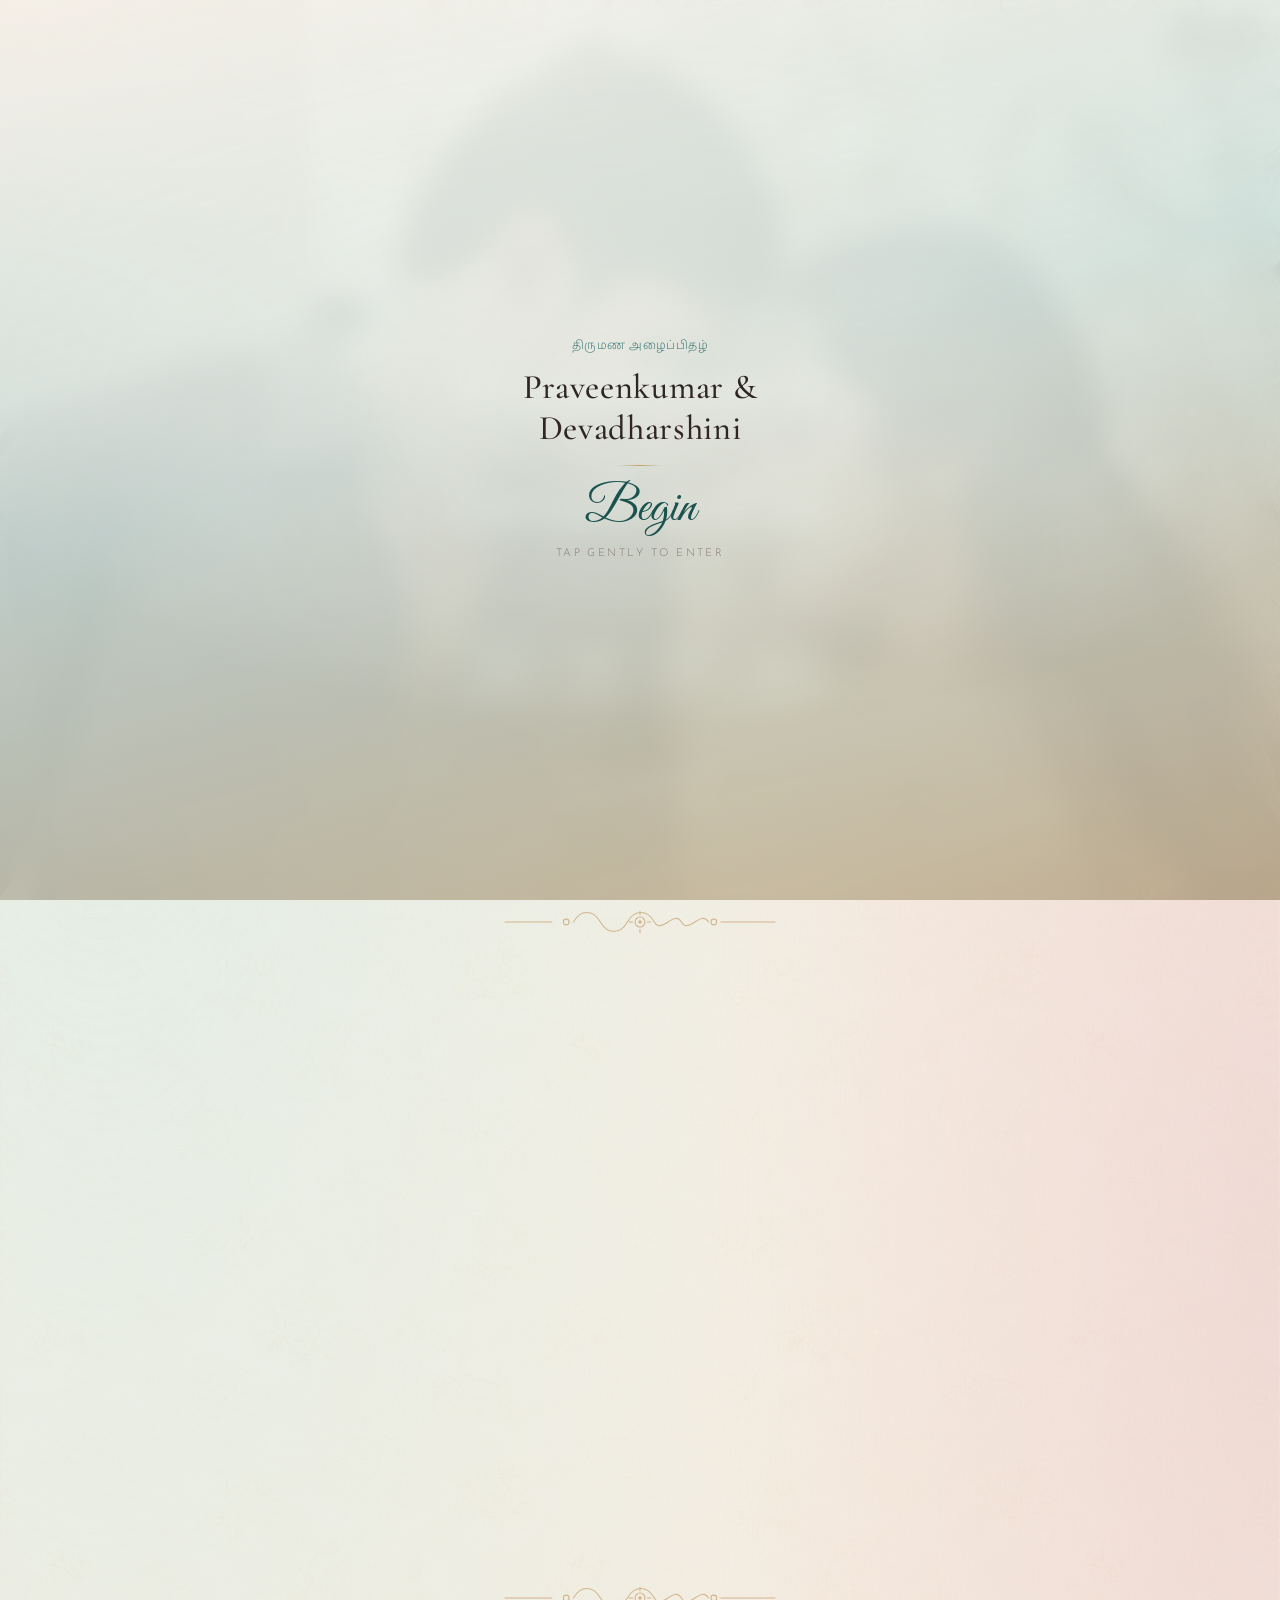
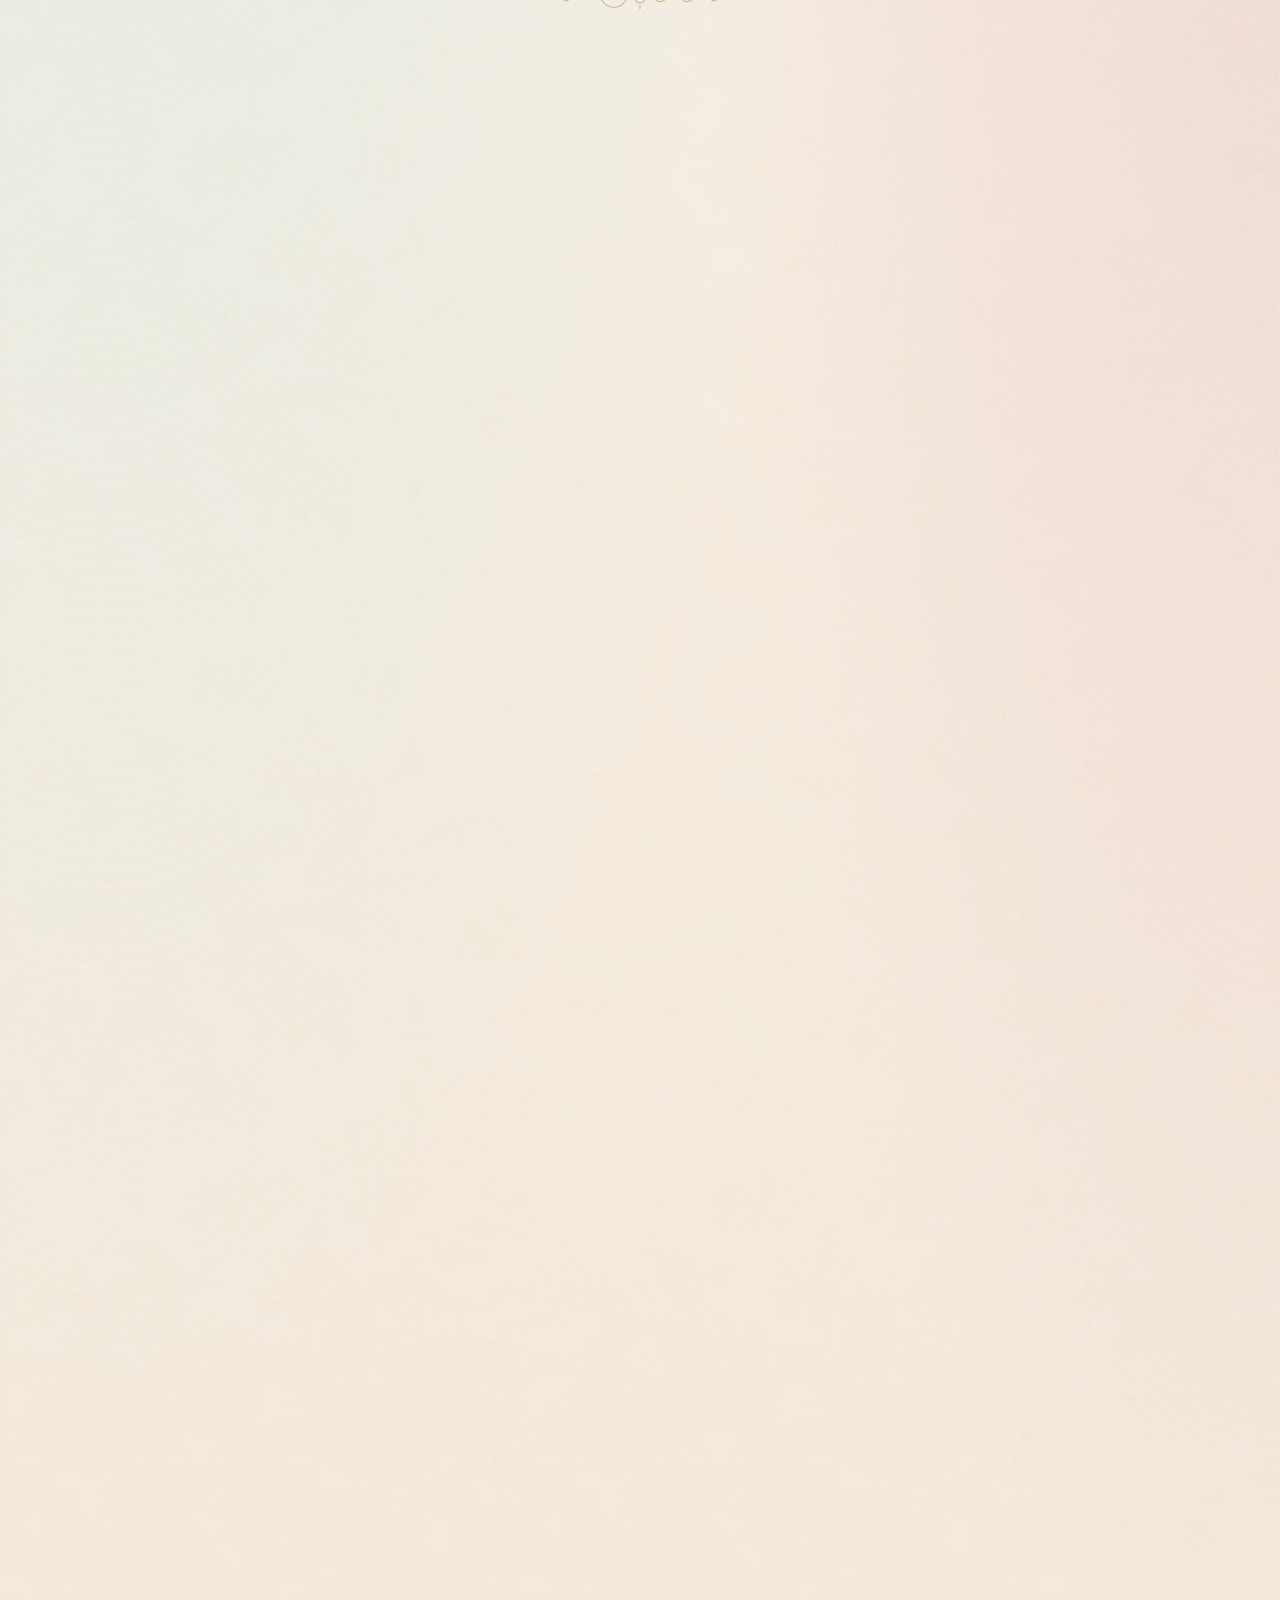
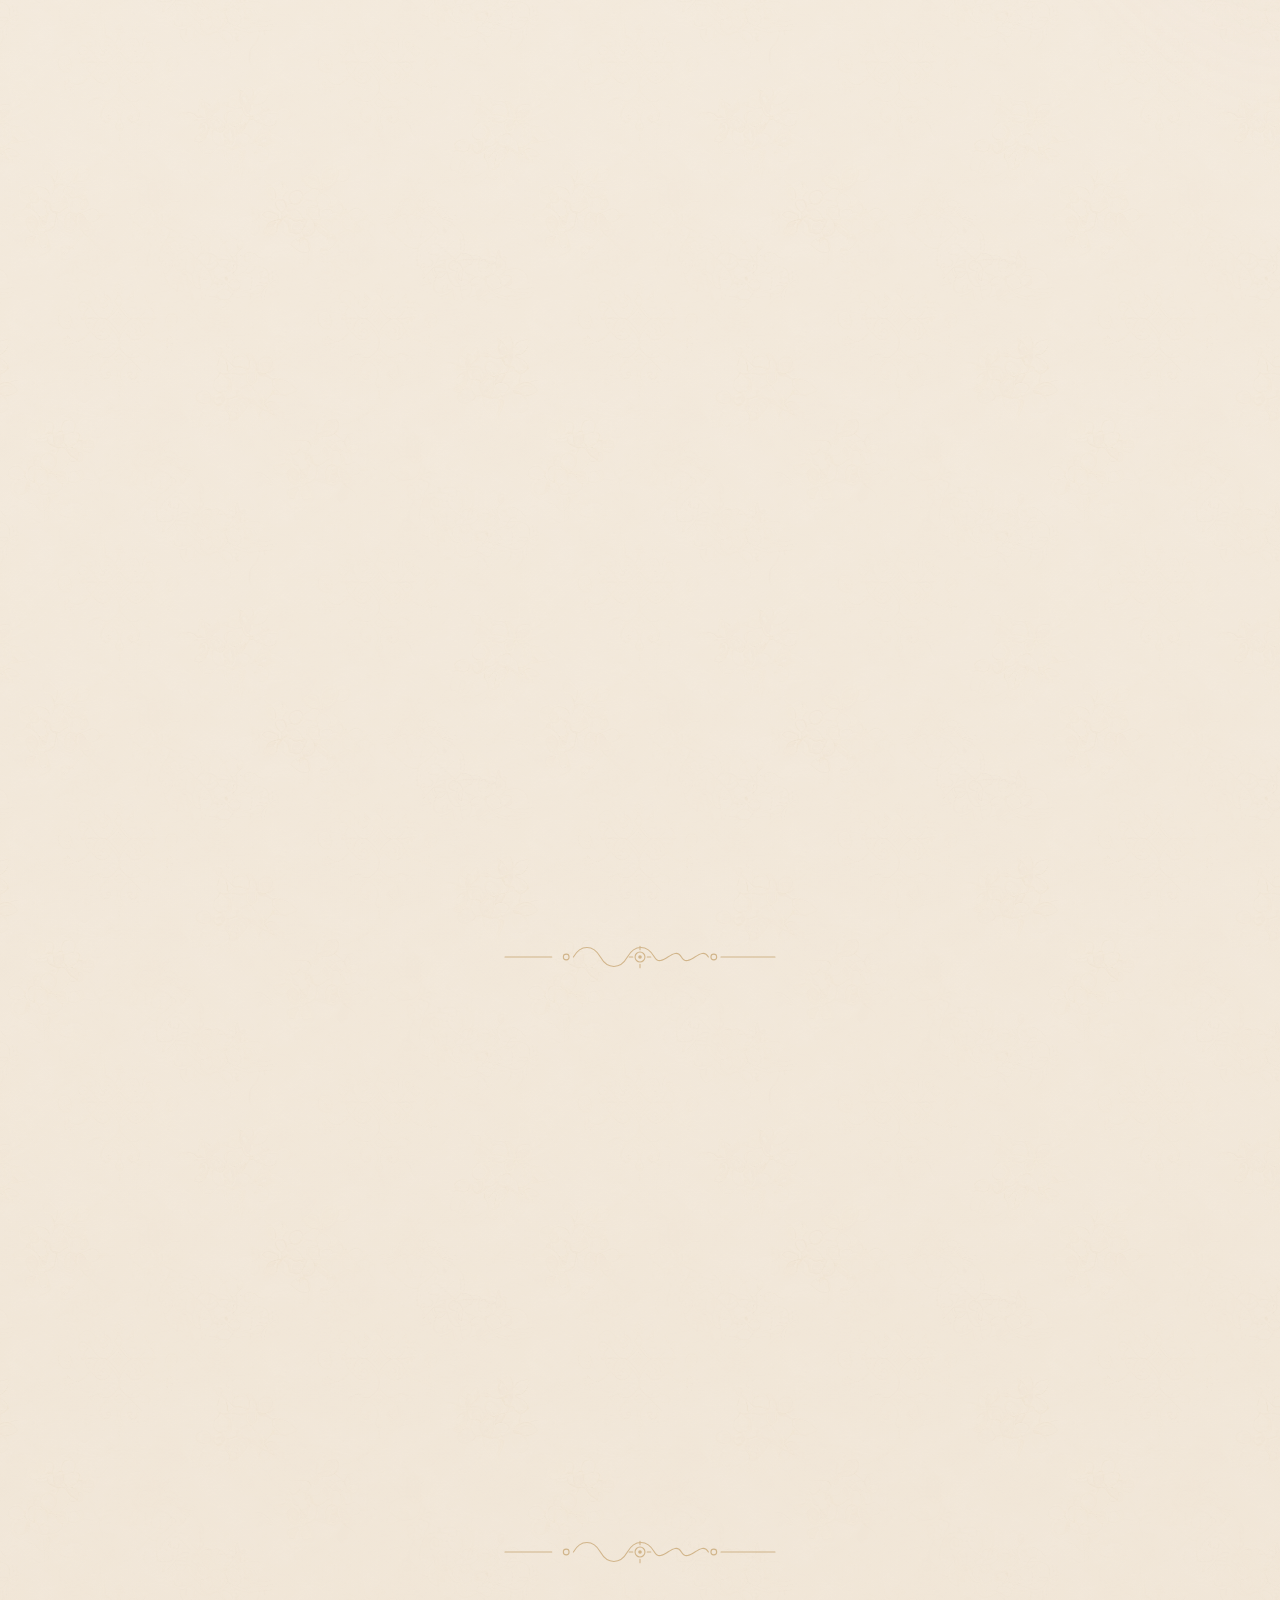
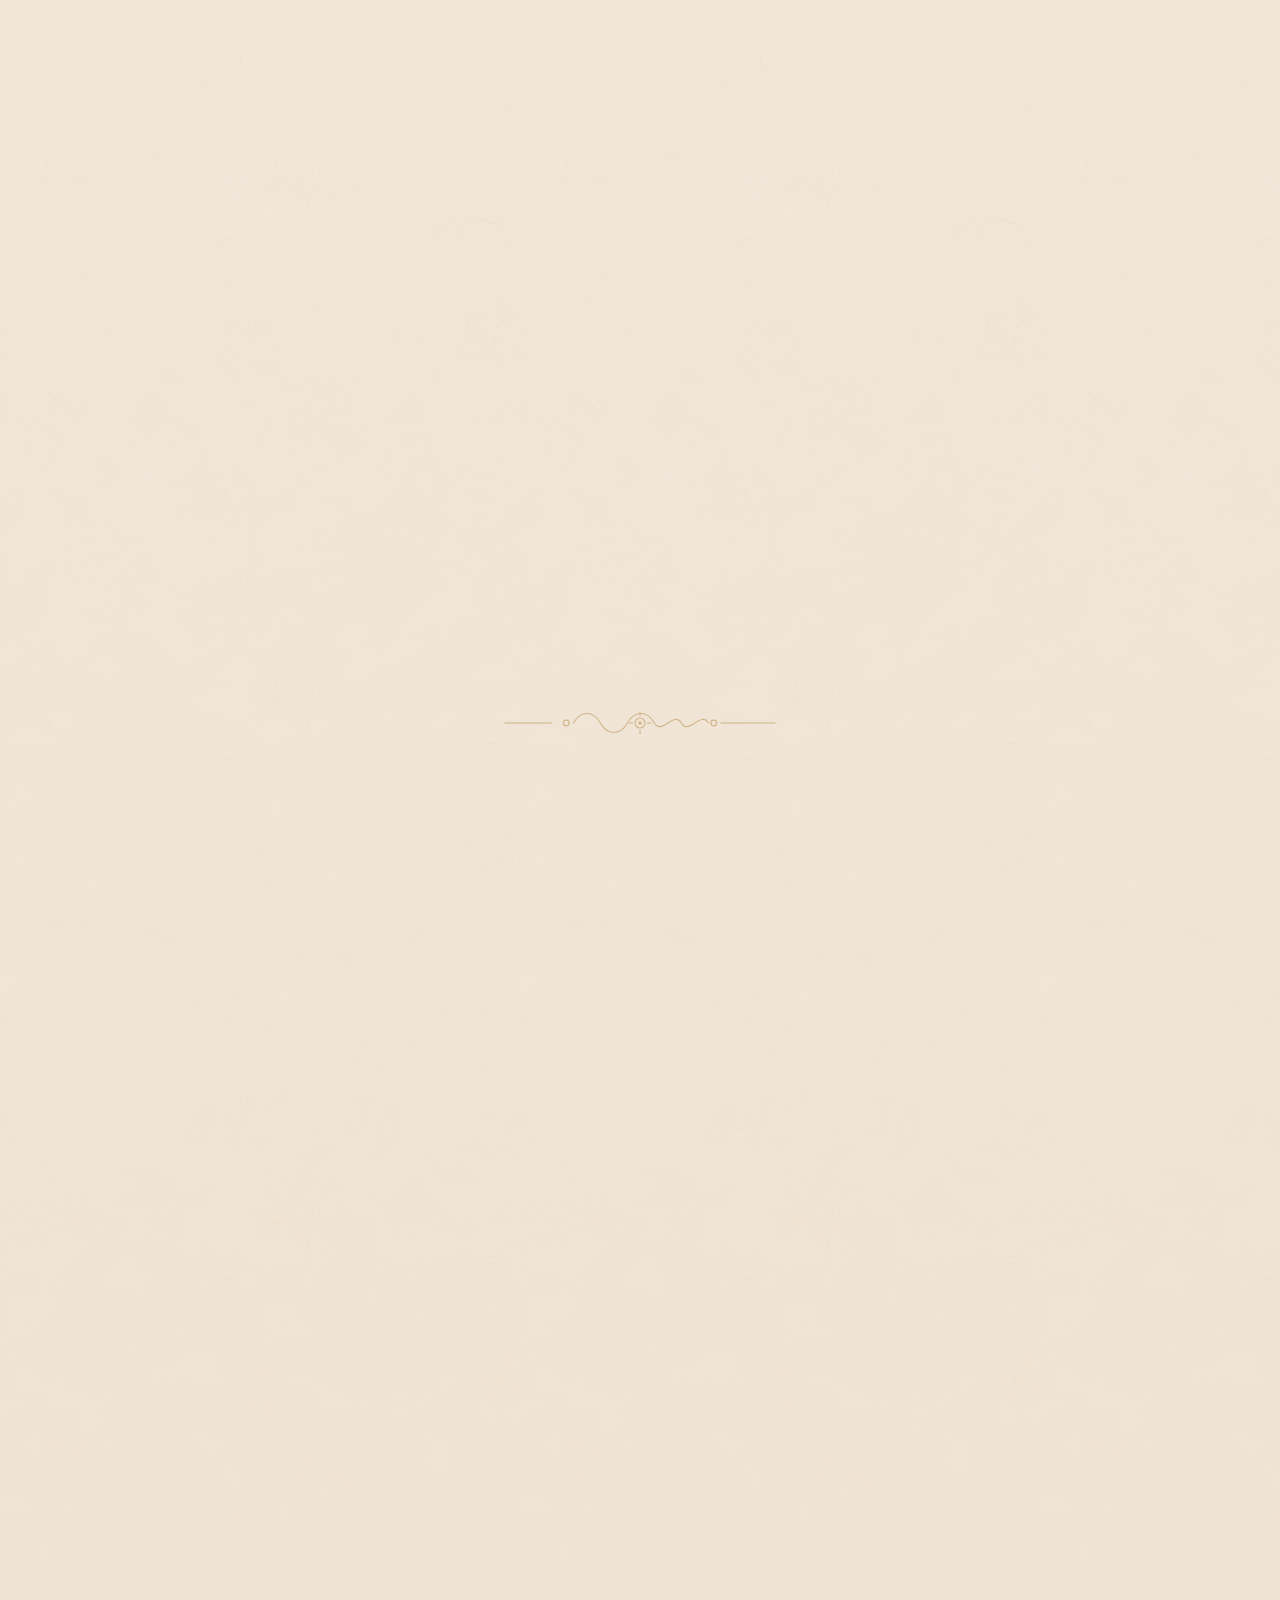
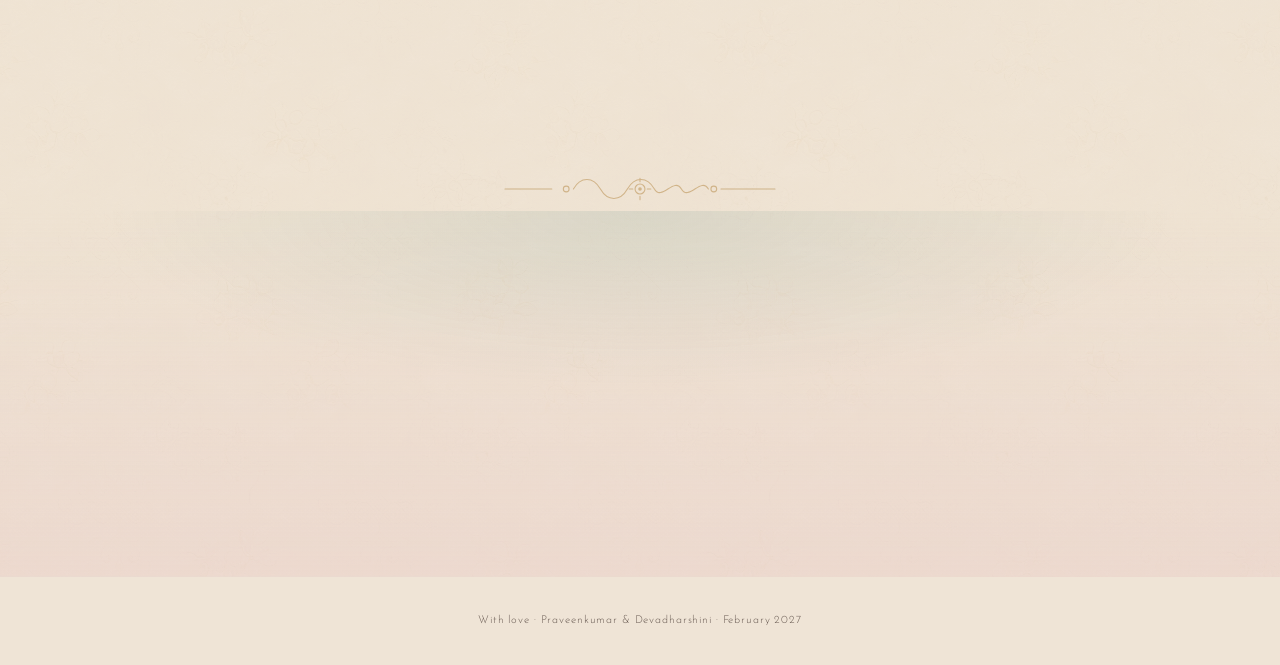
==== index.html @ 55b33930 "Add files via upload" ====
<!DOCTYPE html>
<html lang="en">


<head>
  <meta charset="UTF-8" />
  <meta name="viewport" content="width=device-width, initial-scale=1, viewport-fit=cover" />
  <meta name="theme-color" content="#246b66" />
  <meta name="description" content="You're invited to the wedding of Praveenkumar Devadharshini — 25–26 February 2027, Madurai." />
  <meta property="og:type" content="website" />
  <meta property="og:url" content="https://praveenwedsdharshini.github.io/" />
  <meta property="og:title" content="Praveenkumar & Devadharshini · Wedding Invitation" />
  <meta property="og:description" content="Together with our families, we invite you to celebrate our wedding · 25–26 February 2027" />
  <meta property="og:image" content="assets/images/og-preview.jpg" />
  <meta property="og:image:secure_url" content="assets/images/og-preview.jpg" />
  <meta property="og:image:type" content="image/jpeg" />
  <meta property="og:image:width" content="1200" />
  <meta property="og:image:height" content="630" />
  <meta property="og:image:alt" content="Praveenkumar and Devadharshini wedding invitation" />
  <meta name="twitter:card" content="summary_large_image" />
  <meta name="twitter:title" content="Praveenkumar & Devadharshini · Wedding Invitation" />
  <meta name="twitter:description" content="Join us for three events of joy · 25–26 February 2027" />
  <meta name="twitter:image" content="assets/images/og-preview.jpg" />
  <title>Praveenkumar & Devadharshini · Wedding</title>
  <!-- <link rel="icon" href="assets/icons/favicon.svg" type="image/svg+xml" /> -->
  <link rel="icon" href="assets/icons/favicon.png" type="image/png" sizes="32x32" />
  <link rel="apple-touch-icon" href="assets/icons/favicon.png" />
  <link rel="preconnect" href="https://fonts.googleapis.com" />
  <link rel="preconnect" href="https://fonts.gstatic.com" crossorigin />
  <link href="https://fonts.googleapis.com/css2?family=Cormorant+Garamond:ital,wght@0,400;0,500;0,600;1,400;1,500&family=Great+Vibes&family=Josefin+Sans:wght@300;400;500;600&family=Noto+Sans+Tamil:wght@300;400;500&display=swap" rel="stylesheet" />
  <link rel="stylesheet" href="css/style.css" />
</head>

<body class="is-veiled">

  <!-- ENTRY VEIL -->
  <div class="entry-veil" id="entryVeil" role="dialog" aria-modal="true" aria-labelledby="entryVeilTitle">
    <button type="button" class="entry-veil__hit interactive" id="entryVeilBtn" data-tap aria-describedby="entryVeilHint">
      <span class="entry-veil__sheer" aria-hidden="true"></span>

      <span class="entry-veil__content">
        <span class="entry-veil__eyebrow tamil">திருமண அழைப்பிதழ்</span>
        <span class="entry-veil__title" id="entryVeilTitle">Praveenkumar & Devadharshini</span>
        <span class="entry-veil__line" aria-hidden="true"></span>
        <span class="entry-veil__cta">Begin</span>
        <span class="entry-veil__hint" id="entryVeilHint">Tap gently to enter</span>
      </span>
    </button>
  </div>

  <!-- DECORATIVE SVG -->
  <svg xmlns="http://www.w3.org/2000/svg" style="display:none" aria-hidden="true">
    <symbol id="kolam-line" viewBox="0 0 320 40">
      <g fill="none" stroke="currentColor" stroke-width="1.2" stroke-linecap="round">
        <path d="M10 20h52" />
        <circle cx="78" cy="20" r="3.2" />
        <path d="M86 20c8-14 22-14 30 0s22 14 30 0 22-14 30 0 22-14 30 0 22-14 30 0" />
        <circle cx="242" cy="20" r="3.2" />
        <path d="M250 20h60" />
        <circle cx="160" cy="20" r="5.5" />
        <circle cx="160" cy="20" r="2" fill="currentColor" stroke="none" />
        <path d="M160 8v4M160 28v4M148 20h4M168 20h4" />
      </g>
    </symbol>

    <symbol id="kolam-dot" viewBox="0 0 48 48">
      <g fill="none" stroke="currentColor" stroke-width="1.2">
        <circle cx="24" cy="24" r="16" />
        <circle cx="24" cy="24" r="8" />
        <circle cx="24" cy="24" r="2.5" fill="currentColor" stroke="none" />
        <path d="M24 4v6M24 38v6M4 24h6M38 24h6" stroke-linecap="round" />
      </g>
    </symbol>
  </svg>

  <div class="grain" aria-hidden="true"></div>
  <canvas id="petals" class="petals" aria-hidden="true"></canvas>
  <div id="ripples" class="ripples" aria-hidden="true"></div>

  <div class="cursor" id="cursor" aria-hidden="true">
    <span class="cursor__ring"></span>
    <span class="cursor__dot"></span>
  </div>

  <!-- FLOATING ACTION BUTTONS -->
  <div class="float-dock" role="toolbar" aria-label="Share and music">

    <button type="button" class="icon-btn icon-btn--wa interactive" id="shareBtn" data-tap aria-label="Share on WhatsApp">
      <svg viewBox="0 0 24 24" width="20" height="20" fill="currentColor" aria-hidden="true">
        <path d="M12.04 2c-5.46 0-9.91 4.45-9.91 9.91 0 1.75.46 3.45 1.32 4.95L2.05 22l5.25-1.38c1.45.79 3.08 1.21 4.74 1.21 5.46 0 9.91-4.45 9.91-9.91 0-2.65-1.03-5.14-2.9-7.01A9.82 9.82 0 0 0 12.04 2zm0 1.82c2.17 0 4.2.85 5.73 2.38a8.07 8.07 0 0 1 2.37 5.73c0 4.46-3.63 8.09-8.1 8.09-1.42 0-2.8-.37-4.02-1.07l-.29-.17-3.12.82.83-3.04-.19-.31a8.08 8.08 0 0 1-1.24-4.32c0-4.46 3.64-8.1 8.1-8.1zm4.52 10.32c-.2-.1-1.18-.58-1.36-.65-.18-.07-.31-.1-.44.1-.13.2-.5.65-.62.78-.11.13-.23.15-.43.05-.2-.1-.84-.31-1.6-.99-.59-.53-.99-1.18-1.1-1.38-.12-.2-.01-.31.09-.41.09-.09.2-.23.3-.35.1-.12.13-.2.2-.33.07-.13.03-.25-.02-.35-.05-.1-.44-1.06-.6-1.45-.16-.38-.32-.33-.44-.33h-.38c-.13 0-.34.05-.52.25-.18.2-.68.66-.68 1.62 0 .95.7 1.87.8 2 .1.13 1.37 2.09 3.32 2.93 1.95.84 1.95.56 2.3.53.35-.03 1.18-.48 1.34-.95.17-.46.17-.86.12-.95-.05-.08-.18-.13-.38-.23z"/>
      </svg>
    </button>

    <button type="button" class="icon-btn icon-btn--music interactive" id="musicBtn" aria-pressed="false" aria-label="Play music" data-tap>
      <span class="icon-btn__speaker icon-btn__speaker--on" aria-hidden="true">
        <svg viewBox="0 0 24 24" width="20" height="20" fill="none" stroke="currentColor" stroke-width="1.75" stroke-linecap="round" stroke-linejoin="round">
          <path d="M11 5 6 9H3v6h3l5 4V5z"/>
          <path d="M15.5 8.5a5 5 0 0 1 0 7"/>
          <path d="M18.5 5.5a9 9 0 0 1 0 13"/>
        </svg>
      </span>

      <span class="icon-btn__speaker icon-btn__speaker--off" aria-hidden="true" hidden>
        <svg viewBox="0 0 24 24" width="20" height="20" fill="none" stroke="currentColor" stroke-width="1.75" stroke-linecap="round" stroke-linejoin="round">
          <path d="M11 5 6 9H3v6h3l5 4V5z"/>
          <path d="m23 9-6 6M17 9l6 6"/>
        </svg>
      </span>
    </button>
  </div>

  <!-- AUDIO -->
  <audio id="bgMusic" loop preload="none" playsinline>
    <source src="assets/audio/bgmusic.mp3" type="audio/mpeg" />
  </audio>

  <audio id="bloopSound" preload="auto">
    <source src="assets/audio/bloop.mp3" type="audio/mpeg" />
  </audio>

  <main class="page">
    <div class="page__texture" aria-hidden="true"></div>

    <!-- HERO -->
    <section class="hero" id="hero">

      <div class="hero__wash" aria-hidden="true"></div>

      <div class="hero__parallax" id="heroParallax">
        <div class="hero__layer hero__layer--back" data-speed="0.25">
          <img
            src="assets/images/couple-2.jpg"
            alt=""
            class="hero__img"
            width="1200"
            height="1600"
            fetchpriority="high"
          />
        </div>

        <div class="hero__veil" data-speed="0.4" aria-hidden="true"></div>
        <div class="hero__glow" data-speed="0.55" aria-hidden="true"></div>
      </div>

      <div class="hero__content" data-speed="0.12">

        <div class="kolam kolam--hero" aria-hidden="true">
          <svg viewBox="0 0 320 40"><use href="#kolam-line" /></svg>
        </div>

        <p class="eyebrow tamil">திருமண அழைப்பிதழ்</p>

        <h1 class="names">
          <span class="names__groom">Praveenkumar</span>
          <span class="names__amp">&</span>
          <span class="names__bride">Devadharshini</span>
        </h1>

        <p class="hero__sub">are getting married</p>

        <p class="hero__date">25 &amp; 26 February 2027</p>

        <div class="countdown" id="countdown" aria-label="Countdown to Muhurtham">
          <div class="countdown__unit">
            <span class="countdown__num" data-unit="days">00</span>
            <span class="countdown__label">Days</span>
          </div>
          <div class="countdown__unit">
            <span class="countdown__num" data-unit="hours">00</span>
            <span class="countdown__label">Hours</span>
          </div>
          <div class="countdown__unit">
            <span class="countdown__num" data-unit="mins">00</span>
            <span class="countdown__label">Mins</span>
          </div>
          <div class="countdown__unit">
            <span class="countdown__num" data-unit="secs">00</span>
            <span class="countdown__label">Secs</span>
          </div>
        </div>

        <p class="countdown__hint">until Muhurtham · 26 Feb · 6:00 AM</p>

        <p class="scroll-cue hero__scroll-hint" aria-hidden="true">
          <span>Our celebrations</span>
          <span class="hero__scroll-hint__sub">Scroll for invite</span>
          <span class="scroll-cue__arrow"></span>
        </p>

      </div>
    </section>

    <div class="kolam-divider" aria-hidden="true">
      <svg viewBox="0 0 320 40"><use href="#kolam-line" /></svg>
    </div>

    <!-- INVITATION -->
    <section class="invite section" id="invite">

      <div class="invite__grid">

        <figure class="invite__photo reveal">
          <img
            src="assets/images/couple-4.jpg"
            alt="Wedding celebration photograph"
            width="1000"
            height="1250"
            loading="lazy"
          />
        </figure>

        <div class="invite__copy reveal">

          <p class="invite__lead">
            With the blessings of our families,
            <strong>Praveenkumar</strong>&<strong>Devadharshini</strong>
            joyfully invite you to celebrate their engagement, wedding and reception.
          </p>

          <p class="tamil soft">
            வாழ்வின் இனிய பயணத்தில்
            உங்கள் வருகையையும் வாழ்த்துகளையும் அன்புடன் வேண்டுகிறோம்.
          </p>

          <div class="parents">

            <div class="parents__side">
              <h3>Groom's parents</h3>
              <p>R. Nagarajan</p>
              <p>K. Jeyanthi</p>
            </div>

            <div class="parents__divider" aria-hidden="true">
              <svg viewBox="0 0 48 48"><use href="#kolam-dot" /></svg>
            </div>

            <div class="parents__side">
              <h3>Bride's parents</h3>
              <p>R. Karthikeyan</p>
              <p>K. Usharani</p>
            </div>

          </div>
        </div>
      </div>
    </section>

    <div class="kolam-divider" aria-hidden="true">
      <svg viewBox="0 0 320 40"><use href="#kolam-line" /></svg>
    </div>

    <!-- MEMORIES -->
    <section class="memories section" id="memories">

      <div class="section-head reveal">
        <p class="eyebrow">Our special moments</p>
        <h2 class="section-title">A little of us</h2>
        <p class="section-lead">
          A celebration of love, family, togetherness and the beautiful journey ahead.
        </p>
      </div>

      <div class="memory-stack">

        <article class="memory memory--left reveal">
          <div class="memory__frame">
            <img src="assets/images/couple-3.jpg" alt="Wedding memory photograph" width="1000" height="1250" loading="lazy" />
          </div>

          <div class="memory__caption">
            <span class="memory__word">Together</span>
            <p class="memory__kicker">A beautiful beginning</p>
            <p>Two hearts, two families and a lifetime of beautiful memories waiting to unfold.</p>
            <p class="tamil soft">இரு மனங்கள் இணையும் இனிய தருணம்</p>
          </div>
        </article>

        <article class="memory memory--right reveal">
          <div class="memory__frame">
            <img src="assets/images/couple-7.jpg" alt="Wedding celebration photograph" width="1000" height="1250" loading="lazy" />
          </div>

          <div class="memory__caption">
            <span class="memory__word">Promise</span>
            <p class="memory__kicker">A forever kind of love</p>
            <p>Hand in hand, heart to heart — beginning a journey filled with love and blessings.</p>
            <p class="tamil soft">அன்பும் நம்பிக்கையும் நிறைந்த பயணம்</p>
          </div>
        </article>

        <article class="memory memory--left memory--hands reveal">
          <div class="memory__frame memory__frame--wide">
            <img src="assets/images/couple-5.jpg" alt="Wedding details photograph" width="1200" height="800" loading="lazy" />
          </div>

          <div class="memory__caption">
            <span class="memory__word">Blessed</span>
            <p class="memory__kicker">The joy of family</p>
            <p>Our special days become even more meaningful with the blessings of our loved ones.</p>
            <p class="tamil soft">குடும்பத்தின் அன்பும் ஆசீர்வாதமும்</p>
          </div>
        </article>

      </div>
    </section>

    <div class="kolam-divider" aria-hidden="true">
      <svg viewBox="0 0 320 40"><use href="#kolam-line" /></svg>
    </div>

    <!-- SCRATCH CARD -->
    <section class="scratch-section section" id="scratch">

      <div class="section-head reveal">
        <p class="eyebrow">A little surprise</p>
        <h2 class="section-title">Scratch to reveal</h2>
        <p class="scratch-hint">Swipe the gold foil gently</p>
      </div>

      <div class="scratch reveal" id="scratchCard">

        <div class="scratch__reveal">
          <p class="scratch__eyebrow">Muhurtham</p>
          <p class="scratch__date">26 · 02 · 2027</p>
          <p class="scratch__time">06:00 AM onwards</p>
          <p class="tamil soft scratch__blessing">சுப முகூர்த்தம் · மங்களம்</p>
        </div>

        <canvas class="scratch__canvas interactive" id="scratchCanvas" aria-label="Scratch card"></canvas>

        <p class="scratch__guide" id="scratchGuide">Scratch here</p>
      </div>
    </section>

    <div class="kolam-divider" aria-hidden="true">
      <svg viewBox="0 0 320 40"><use href="#kolam-line" /></svg>
    </div>

    <!-- EVENTS -->
    <section class="events section" id="events">

      <div class="section-head reveal">
        <p class="eyebrow">Join us for</p>
        <h2 class="section-title">Three celebrations of joy</h2>
        <p class="section-lead">
          Three special occasions, one beautiful beginning. Your presence will make our celebrations complete.
        </p>
      </div>

      <ol class="timeline">

        <!-- ENGAGEMENT -->
        <li class="timeline__item reveal">

          <div class="timeline__when">
            <span class="timeline__day">Thursday</span>
            <span class="timeline__date">25</span>
            <span class="timeline__month">Feb 2027</span>
          </div>

          <div class="timeline__body">
            <h3>Nichayathartham</h3>
            <p class="timeline__time">06:30 PM onwards</p>
            <p>Join us as our families come together to celebrate the beautiful promise of forever.</p>
            <p class="tamil soft">நிச்சயதார்த்தம்</p>

            <div class="cal-actions">
              <a class="link-btn interactive" data-gcal="engagement" href="#" target="_blank" rel="noopener noreferrer" data-tap>
                Add to Calendar
              </a>
            </div>
          </div>
        </li>

        <!-- WEDDING -->
        <li class="timeline__item timeline__item--feature reveal">

          <div class="timeline__badge">Muhurtham</div>

          <div class="timeline__when">
            <span class="timeline__day">Friday</span>
            <span class="timeline__date">26</span>
            <span class="timeline__month">Feb 2027</span>
          </div>

          <div class="timeline__body">
            <h3>Muhurtham</h3>
            <p class="timeline__time">06:00 AM onwards</p>
            <p>The sacred beginning of a lifetime together. We would be honoured by your presence and blessings.</p>
            <p class="tamil soft">சுப முகூர்த்தம்</p>

            <div class="cal-actions">
              <a class="link-btn interactive" data-gcal="wedding" href="#" target="_blank" rel="noopener noreferrer" data-tap>
                Add to Calendar
              </a>
            </div>
          </div>
        </li>

        <!-- RECEPTION -->
        <!-- <li class="timeline__item reveal">

          <div class="timeline__when">
            <span class="timeline__day">Sunday</span>
            <span class="timeline__date">28</span>
            <span class="timeline__month">Feb 2027</span>
          </div>

          <div class="timeline__body">
            <h3>Reception</h3>
            <p class="timeline__time">06:00 PM onwards</p>
            <p>An evening of happiness, laughter and celebration with our family and friends.</p>
            <p class="tamil soft">வரவேற்பு</p>

            <div class="cal-actions">
              <a class="link-btn interactive" data-gcal="reception" href="#" target="_blank" rel="noopener noreferrer" data-tap>
                Add to Calendar
              </a>
            </div>
          </div>
        </li> -->

      </ol>
    </section>

    <div class="kolam-divider" aria-hidden="true">
      <svg viewBox="0 0 320 40"><use href="#kolam-line" /></svg>
    </div>

    <!-- VENUE -->
    <section class="venue section" id="venue">

      <div class="venue__top">

        <div class="venue__card reveal">
          <p class="eyebrow">Where to find us</p>
          <h2 class="section-title">Our Venue</h2>

          <h3 class="venue__name selectable">GKM Palace</h3>

          <address class="venue__address selectable">
            Madurai,<br />
            Tamil Nadu, India
          </address>

          <div class="venue__actions">

            <a
              class="btn interactive"
              href="https://www.google.com/maps/search/?api=1&query=GKM+Palace%2C+Madurai"
              target="_blank"
              rel="noopener noreferrer"
              data-tap
            >
              Open in Maps
            </a>

            <a
              class="btn btn--wa interactive"
              id="shareBtnVenue"
              href="#"
              target="_blank"
              rel="noopener noreferrer"
              data-tap
            >
              <span class="btn__wa" aria-hidden="true">♥</span>
              WhatsApp
            </a>

          </div>
        </div>

        <div class="venue__hands reveal">
          <img
            src="assets/images/couple-6.jpg"
            alt="Wedding celebration photograph"
            width="1200"
            height="800"
            loading="lazy"
          />
        </div>

      </div>

      <!-- MAP AND DIRECTIONS -->
      <div class="venue__top reach reveal">

        <div class="reach__map">
          <div class="reach__map-media">

            <iframe
              title="Map to GKM Palace, Madurai"
              loading="lazy"
              referrerpolicy="no-referrer-when-downgrade"
              allowfullscreen
              src="https://maps.google.com/maps?q=GKM%20Palace%2C%20Madurai%2C%20Tamil%20Nadu&z=14&output=embed"
            ></iframe>

            <div class="reach__map-veil" aria-hidden="true"></div>

            <a
              class="reach__pin interactive"
              href="https://www.google.com/maps/search/?api=1&query=GKM+Palace%2C+Madurai"
              target="_blank"
              rel="noopener noreferrer"
              data-tap
            >
              <span class="reach__pin-dot" aria-hidden="true"></span>

              <span class="reach__pin-text">
                <strong>GKM Palace</strong>
                <em>Tap for directions</em>
              </span>
            </a>

          </div>
        </div>

        <div class="venue__card reach__card">

          <p class="eyebrow">How to reach</p>
          <h2 class="section-title">A quick guide</h2>

          <ul class="reach__tips">
            <li><strong>Venue:</strong> GKM Palace, Madurai.</li>
            <li><strong>By car / cab:</strong> Search “GKM Palace, Madurai” in Google Maps.</li>
            <li><strong>Location:</strong> Madurai, Tamil Nadu.</li>
          </ul>

          <div class="venue__actions">
            <a
              class="btn interactive"
              href="https://www.google.com/maps/search/?api=1&query=GKM+Palace%2C+Madurai"
              target="_blank"
              rel="noopener noreferrer"
              data-tap
            >
              Open full map directions
            </a>
          </div>

        </div>
      </div>
    </section>

    <div class="kolam-divider" aria-hidden="true">
      <svg viewBox="0 0 320 40"><use href="#kolam-line" /></svg>
    </div>

    <!-- CLOSING -->
    <section class="closing section" id="closing">

      <div class="closing__inner reveal">

        <p class="eyebrow">With gratitude</p>

        <h2 class="section-title">
          We can't wait to celebrate with you
        </h2>

        <p class="closing__names">
          Praveenkumar <span class="amp">&</span> Devadharshini
        </p>

        <p class="tamil soft">அன்புடன் வரவேற்கிறோம்</p>

      </div>
    </section>

  </main>

  <!-- FOOTER -->
  <footer class="footer">
    <p>With love · Praveenkumar & Devadharshini · February 2027</p>
  </footer>

  <div class="toast" id="toast" role="status" aria-live="polite" hidden></div>

  <canvas id="confetti" class="confetti" aria-hidden="true"></canvas>

  <script src="js/main.js"></script>

</body>
</html>
---- css/style.css ----
:root {
    --teal: #246b66;
    --teal-deep: #1a524e;
    --teal-soft: #d9efeb;
    --blush: #e9c5c8;
    --blush-deep: #d4a0a5;
    --gold: #c4a06a;
    --gold-soft: #e8d4b0;
    --ivory: #f8f2ea;
    --ivory-deep: #efe4d6;
    --ink: #2f2622;
    --ink-soft: #6a5c54;
    --black: #0a0a0a;
    --white: #ffffff;

    --font-display: "Cormorant Garamond", Georgia, serif;
    --font-script: "Great Vibes", cursive;
    --font-ui: "Josefin Sans", system-ui, sans-serif;
    --font-tamil: "Noto Sans Tamil", "Josefin Sans", sans-serif;

    --ease: cubic-bezier(0.22, 1, 0.36, 1);
    --space: clamp(1.25rem, 4vw, 2.5rem);
    --max: 68rem;
}

*,
*::before,
*::after {
    box-sizing: border-box;
}

html {
    scroll-behavior: smooth;
    background: #2a221e;
}

body {
    margin: 0;
    color: var(--ink);
    font-family: var(--font-ui);
    font-weight: 300;
    line-height: 1.65;
    letter-spacing: 0.01em;
    background: #2a221e;
    overflow-x: hidden;
    -webkit-font-smoothing: antialiased;
    -webkit-user-select: none;
    user-select: none;
    -webkit-touch-callout: none;
}

body.is-veiled {
    overflow: hidden;
    touch-action: none;
}

/* ENTRY VEIL */
.entry-veil {
    position: fixed;
    inset: 0;
    z-index: 400;
    display: grid;
    place-items: stretch;
    pointer-events: auto;
}

.entry-veil.is-leaving {
    pointer-events: none;
}

.entry-veil__hit {
    appearance: none;
    border: 0;
    margin: 0;
    padding: 0;
    width: 100%;
    height: 100%;
    position: relative;
    z-index: 2;
    display: grid;
    place-items: center;
    background: transparent;
    color: inherit;
    font: inherit;
    cursor: pointer !important;
    pointer-events: auto;
    -webkit-tap-highlight-color: transparent;
}

.entry-veil__sheer {
    position: absolute;
    inset: 0;
    z-index: 0;
    pointer-events: none;
    background:
        radial-gradient(ellipse 80% 55% at 50% 42%, rgba(248, 242, 234, 0.55) 0%, transparent 70%),
        linear-gradient(165deg,
            rgba(248, 242, 234, 0.92) 0%,
            rgba(217, 239, 235, 0.78) 45%,
            rgba(232, 212, 176, 0.72) 100%);
    backdrop-filter: blur(14px) saturate(1.05);
    -webkit-backdrop-filter: blur(14px) saturate(1.05);
    transition: opacity 0.9s var(--ease), transform 1.1s var(--ease);
}

.entry-veil.is-leaving .entry-veil__sheer {
    opacity: 0;
    transform: scale(1.04);
}

.entry-veil__content {
    position: relative;
    z-index: 1;
    pointer-events: none;
    display: grid;
    justify-items: center;
    gap: 0.65rem;
    padding: 2rem 1.5rem;
    text-align: center;
    max-width: 22rem;
    transition: opacity 0.55s var(--ease), transform 0.7s var(--ease);
}

.entry-veil.is-leaving .entry-veil__content {
    opacity: 0;
    transform: translateY(-0.6rem);
}

.entry-veil__eyebrow {
    font-family: var(--font-tamil);
    font-size: 0.72rem;
    letter-spacing: 0.18em;
    text-transform: none;
    color: var(--teal);
    opacity: 0.85;
}

.entry-veil__title {
    font-family: var(--font-display);
    font-weight: 500;
    font-size: clamp(1.65rem, 5.5vw, 2.15rem);
    line-height: 1.2;
    color: var(--ink);
    letter-spacing: 0.02em;
}

.entry-veil__line {
    width: 2.75rem;
    height: 1px;
    margin: 0.35rem 0 0.15rem;
    background: linear-gradient(90deg, transparent, var(--gold), transparent);
}

.entry-veil__cta {
    margin-top: 0.35rem;
    font-family: var(--font-script);
    font-size: clamp(2.4rem, 8vw, 3.1rem);
    color: var(--teal-deep);
    line-height: 1;
    animation: entry-veil-pulse 2.4s var(--ease) infinite;
}

.entry-veil__hint {
    font-family: var(--font-ui);
    font-size: 0.68rem;
    letter-spacing: 0.22em;
    text-transform: uppercase;
    color: var(--ink-soft);
    opacity: 0.75;
}

@keyframes entry-veil-pulse {

    0%,
    100% {
        opacity: 0.78;
        transform: translateY(0);
    }

    50% {
        opacity: 1;
        transform: translateY(-2px);
    }
}

/* TEXT SELECTION */
.selectable,
.selectable * {
    -webkit-user-select: text !important;
    user-select: text !important;
    -webkit-touch-callout: default;
    cursor: text;
}

a,
button,
.interactive,
.interactive * {
    -webkit-user-select: none;
    user-select: none;
}

a.interactive,
button.interactive,
.link-btn,
.btn,
.icon-btn {
    cursor: pointer;
}

/* GLOBAL ELEMENTS */
img {
    max-width: 100%;
    height: auto;
    display: block;
}

a {
    color: inherit;
}

button {
    font: inherit;
}

/* GRAIN */
.grain {
    pointer-events: none;
    position: fixed;
    inset: 0;
    z-index: 80;
    opacity: 0.04;
    background-image: url("data:image/svg+xml,%3Csvg viewBox='0 0 200 200' xmlns='http://www.w3.org/2000/svg'%3E%3Cfilter id='n'%3E%3CfeTurbulence type='fractalNoise' baseFrequency='0.85' numOctaves='4' stitchTiles='stitch'/%3E%3C/filter%3E%3Crect width='100%25' height='100%25' filter='url(%23n)'/%3E%3C/svg%3E");
    mix-blend-mode: multiply;
}

/* PETALS */
.petals {
    pointer-events: none;
    position: fixed;
    inset: 0;
    z-index: 70;
    width: 100%;
    height: 100%;
}

/* CUSTOM CURSOR */
.cursor {
    display: none;
    position: fixed;
    top: 0;
    left: 0;
    z-index: 200;
    width: 0;
    height: 0;
    pointer-events: none;
}

body.has-cursor .cursor {
    display: block;
}

.cursor__ring,
.cursor__dot {
    position: absolute;
    border-radius: 50%;
    transform: translate(-50%, -50%);
    will-change: transform;
}

.cursor__ring {
    width: 2.4rem;
    height: 2.4rem;
    border: 1.5px solid rgba(36, 107, 102, 0.55);
    background: rgba(248, 242, 234, 0.35);
    box-shadow: 0 2px 10px rgba(47, 38, 34, 0.12);
    transition:
        width 0.25s var(--ease),
        height 0.25s var(--ease),
        border-color 0.25s var(--ease);
}

.cursor__dot {
    width: 0.4rem;
    height: 0.4rem;
    background: #c4a06a;
    box-shadow:
        0 0 0 2px rgba(248, 242, 234, 0.8),
        0 0 12px rgba(196, 160, 106, 0.45);
}

.cursor.is-hover .cursor__ring {
    width: 3.2rem;
    height: 3.2rem;
    border-color: rgba(196, 160, 106, 0.7);
    background: rgba(196, 160, 106, 0.12);
}

.cursor.is-down .cursor__ring {
    width: 1.6rem;
    height: 1.6rem;
}

/* Keep the native pointer visible on desktop */
@media (hover: hover) and (pointer: fine) {

    body.has-cursor,
    body.has-cursor * {
        cursor: none;
    }

    body.has-cursor a,
    body.has-cursor button,
    body.has-cursor .interactive,
    body.has-cursor .link-btn,
    body.has-cursor .btn,
    body.has-cursor .icon-btn {
        cursor: pointer !important;
    }

    body.has-cursor .selectable {
        cursor: text !important;
    }

    /* body.has-cursor .cursor {
        display: block !important;
    } */
}

/* RIPPLES */
.ripples {
    pointer-events: none;
    position: fixed;
    inset: 0;
    z-index: 90;
    overflow: hidden;
}

.ripple {
    position: absolute;
    width: 12px;
    height: 12px;
    margin: -6px 0 0 -6px;
    border-radius: 50%;
    background: radial-gradient(circle,
            rgba(196, 160, 106, 0.55) 0%,
            rgba(36, 107, 102, 0.2) 45%,
            transparent 70%);
    transform: scale(0);
    animation: ripple-out 0.85s var(--ease) forwards;
}

@keyframes ripple-out {
    to {
        transform: scale(18);
        opacity: 0;
    }
}

/* TILT CARDS */
.tilt {
    transform-style: preserve-3d;
    transition: transform 0.35s var(--ease);
    will-change: transform;
}

/* FLOATING ICON DOCK */
.float-dock {
    position: fixed;
    top: 0;
    right: 0;
    z-index: 100;
    display: flex;
    gap: 0.55rem;
    padding:
        max(0.85rem, env(safe-area-inset-top)) max(1rem, env(safe-area-inset-right)) 0.85rem 1rem;
    pointer-events: none;
}

.icon-btn {
    pointer-events: auto;
    display: grid;
    place-items: center;
    width: 2.65rem;
    height: 2.65rem;
    padding: 0;
    border: 1px solid rgba(255, 255, 255, 0.4);
    border-radius: 50%;
    background: rgba(47, 38, 34, 0.38);
    backdrop-filter: blur(14px);
    -webkit-backdrop-filter: blur(14px);
    color: var(--white);
    cursor: pointer;
    transition:
        background 0.3s var(--ease),
        transform 0.3s var(--ease),
        border-color 0.3s var(--ease);
    box-shadow: 0 8px 24px rgba(20, 16, 14, 0.22);
    line-height: 0;
}

.icon-btn svg {
    display: block;
    flex-shrink: 0;
}

.icon-btn:hover {
    background: rgba(47, 38, 34, 0.55);
    transform: translateY(-1px);
}

.icon-btn--wa {
    color: #fff;
}

.icon-btn--wa svg {
    transform: translate(0.5px, 0.5px);
}

.icon-btn--wa:hover,
.icon-btn--wa:focus-visible {
    background: rgba(37, 211, 102, 0.88);
    border-color: rgba(255, 255, 255, 0.55);
}

.icon-btn--music[aria-pressed="true"] {
    background: rgba(36, 107, 102, 0.9);
    border-color: rgba(232, 212, 176, 0.55);
}

.icon-btn--music.is-muted {
    background: rgba(47, 38, 34, 0.38);
    border-color: rgba(255, 255, 255, 0.4);
}

.icon-btn__speaker {
    display: grid;
    place-items: center;
    line-height: 0;
}

.icon-btn__speaker[hidden] {
    display: none !important;
}

/* PAGE */
.page {
    position: relative;
    z-index: 1;
    background:
        radial-gradient(120% 80% at 8% 0%, rgba(217, 239, 235, 0.75), transparent 55%),
        radial-gradient(90% 60% at 100% 18%, rgba(233, 197, 200, 0.45), transparent 50%),
        linear-gradient(180deg, var(--ivory) 0%, var(--ivory-deep) 100%);
}

.page__texture {
    pointer-events: none;
    position: absolute;
    left: 0;
    right: 0;
    top: 100svh;
    bottom: 0;
    z-index: 0;
    opacity: 0.14;
    background-image:
        url("/assets/images/bg-watermark.png"),
        radial-gradient(ellipse at 20% 10%, rgba(196, 160, 106, 0.08), transparent 50%),
        radial-gradient(ellipse at 80% 60%, rgba(36, 107, 102, 0.06), transparent 45%);
    background-size: min(520px, 70vw) auto, auto, auto;
    background-repeat: repeat, no-repeat, no-repeat;
    background-position: center top, center, center;
    mix-blend-mode: multiply;
}

.page>*:not(.page__texture) {
    position: relative;
    z-index: 1;
}

.footer {
    position: relative;
    z-index: 2;
    padding: 1.5rem var(--space) max(1.5rem, env(safe-area-inset-bottom));
    text-align: center;
    font-family: var(--font-ui);
    font-size: 0.68rem;
    letter-spacing: 0.08em;
    color: var(--ink-soft);
    background: var(--ivory-deep);
}

.section-lead {
    margin: 0.35rem auto 0;
    max-width: 34rem;
    color: var(--ink-soft);
    font-size: 0.98rem;
}

.memory__kicker {
    margin: 0 0 0.35rem;
    font-family: var(--font-ui);
    font-size: 0.68rem;
    font-weight: 500;
    letter-spacing: 0.16em;
    text-transform: uppercase;
    color: var(--gold);
}

.memory__frame--wide {
    background: transparent;
    display: grid;
    place-items: center;
}

.memory__frame--wide img {
    width: 92%;
    height: auto;
    aspect-ratio: 1838 / 1872;
    object-fit: contain;
    object-position: center;
}

.memory--hands:hover .memory__frame img {
    transform: none;
}

/* CONFETTI */
.confetti {
    pointer-events: none;
    position: fixed;
    inset: 0;
    z-index: 95;
    width: 100%;
    height: 100%;
}

@keyframes pulse {

    0%,
    100% {
        box-shadow: 0 0 0 0 rgba(232, 212, 176, 0.55);
    }

    50% {
        box-shadow: 0 0 0 8px rgba(232, 212, 176, 0);
    }
}

/* KOLAM */
.kolam-divider {
    display: flex;
    justify-content: center;
    padding: 0.25rem var(--space);
    color: var(--gold);
    opacity: 0.7;
}

.kolam-divider svg {
    width: min(18rem, 72vw);
    height: auto;
}

.kolam--hero {
    color: var(--gold-soft);
    opacity: 0.85;
    margin-bottom: 0.75rem;
    animation: rise 1s var(--ease) both;
}

.kolam--hero svg {
    width: min(14rem, 60vw);
    height: auto;
    margin: 0 auto;
    display: block;
}

/* TYPOGRAPHY */
.eyebrow {
    margin: 0 0 0.65rem;
    font-family: var(--font-ui);
    font-size: 0.68rem;
    letter-spacing: 0.24em;
    text-transform: uppercase;
    color: var(--teal);
    font-weight: 500;
}

.eyebrow.tamil,
.tamil {
    font-family: var(--font-tamil);
    letter-spacing: 0.04em;
    text-transform: none;
}

.tamil.soft {
    color: var(--ink-soft);
    font-size: 0.92rem;
    font-weight: 300;
}

.section-title {
    margin: 0 0 1rem;
    font-family: var(--font-display);
    font-weight: 500;
    font-size: clamp(2.15rem, 6vw, 3.5rem);
    line-height: 1.08;
    letter-spacing: -0.01em;
    color: var(--ink);
}

.section {
    padding: clamp(2.25rem, 6vw, 4.25rem) var(--space);
}

.section-head {
    text-align: center;
    max-width: 36rem;
    margin: 0 auto 1.75rem;
}

.amp {
    font-family: var(--font-script);
    color: var(--gold);
    font-style: normal;
    padding: 0 0.15em;
}

/* HERO */
.hero {
    position: relative;
    z-index: 2;
    min-height: 100svh;
    min-height: 100dvh;
    margin: 0;
    display: grid;
    place-items: end center;
    overflow: hidden;
    color: var(--white);
    text-align: center;
    /* background: url(https://images.unsplash.com/photo-1532712938310-34cb3982ef74?auto=format&fit=crop&w=2200&q=90) center 42% / cover no-repeat rgb(101, 123, 114); */
}

.hero__wash {
    position: absolute;
    inset: 0;
    z-index: 0;
    background: linear-gradient(160deg, #d9efeb 0%, #f3e4d8 42%, #e9c5c8 100%);
}

.hero__parallax {
    position: absolute;
    inset: 0;
    z-index: 1;
}

.hero__layer {
    position: absolute;
    inset: -8% -4%;
    bottom: 0;
    will-change: transform;
    left: -15%;
}

.hero__img {
    width: 100%;
    height: 100%;
    object-fit: cover;
    object-position: center 28%;
    transform: scale(1.08);
    opacity: 0.72;
    filter: saturate(0.92) contrast(1.02);
}

.hero__veil {
    position: absolute;
    inset: 0;
    background:
        linear-gradient(180deg,
            rgba(248, 242, 234, 0.35) 0%,
            rgba(36, 107, 102, 0.12) 28%,
            rgba(47, 38, 34, 0.28) 58%,
            rgba(47, 38, 34, 0.72) 100%),
        radial-gradient(70% 55% at 50% 18%, transparent 20%, rgba(47, 38, 34, 0.22) 100%);
    will-change: transform;
}

.hero__glow {
    position: absolute;
    inset: auto 0 0;
    height: 48%;
    background: radial-gradient(65% 80% at 50% 100%, rgba(196, 160, 106, 0.32), transparent 70%);
    will-change: transform;
    pointer-events: none;
}

.hero__content {
    position: relative;
    z-index: 2;
    width: min(100%, 36rem);
    padding: 0 var(--space) max(2.25rem, env(safe-area-inset-bottom));
    text-align: center;
    will-change: transform;
}

.hero .eyebrow {
    color: var(--gold-soft);
    animation: rise 1.1s var(--ease) 0.05s both;
}

.names {
    margin: 0;
    display: flex;
    flex-direction: column;
    align-items: center;
    gap: 0.1rem;
    font-family: var(--font-display);
    font-weight: 500;
    line-height: 1.05;
    animation: rise 1.2s var(--ease) 0.1s both;
    text-shadow: 0 2px 28px rgba(47, 38, 34, 0.25);
}

.names__groom,
.names__bride {
    font-size: clamp(2.55rem, 9.5vw, 4.3rem);
    letter-spacing: -0.02em;
}

.names__amp {
    font-family: var(--font-script);
    font-size: clamp(1.8rem, 5vw, 2.6rem);
    font-style: normal;
    color: var(--gold-soft);
    line-height: 0.9;
    margin: 0.1rem 0;
}

.hero__sub {
    margin: 0.7rem 0 0.35rem;
    font-family: var(--font-display);
    font-style: italic;
    font-size: clamp(1.15rem, 3.5vw, 1.45rem);
    opacity: 0.95;
    animation: rise 1.2s var(--ease) 0.2s both;
}

.hero__date {
    margin: 0 0 1.35rem;
    font-family: var(--font-ui);
    font-size: 0.72rem;
    font-weight: 500;
    letter-spacing: 0.22em;
    text-transform: uppercase;
    color: var(--gold-soft);
    animation: rise 1.2s var(--ease) 0.28s both;
}

@keyframes rise {
    from {
        opacity: 0;
        transform: translateY(1.25rem);
    }

    to {
        opacity: 1;
        transform: translateY(0);
    }
}

/* COUNTDOWN */
.countdown {
    display: grid;
    grid-template-columns: repeat(4, minmax(0, 1fr));
    gap: 0.5rem;
    margin: 0 auto 0.55rem;
    max-width: 22rem;
    animation: rise 1.2s var(--ease) 0.35s both;
}

.countdown__unit {
    background: rgba(255, 255, 255, 0.14);
    border: 1px solid rgba(255, 255, 255, 0.22);
    backdrop-filter: blur(10px);
    -webkit-backdrop-filter: blur(10px);
    border-radius: 0.9rem;
    padding: 0.65rem 0.3rem;
}

.countdown__num {
    display: block;
    font-family: var(--font-display);
    font-size: clamp(1.4rem, 5vw, 1.85rem);
    font-weight: 500;
    line-height: 1;
}

.countdown__label {
    display: block;
    margin-top: 0.3rem;
    font-family: var(--font-ui);
    font-size: 0.58rem;
    letter-spacing: 0.14em;
    text-transform: uppercase;
    opacity: 0.78;
}

.countdown__hint {
    margin: 0 0 1.5rem;
    font-family: var(--font-ui);
    font-size: 0.68rem;
    letter-spacing: 0.08em;
    opacity: 0.85;
    animation: rise 1.2s var(--ease) 0.4s both;
}

/* SCROLL CUE */
.scroll-cue {
    display: inline-flex;
    flex-direction: column;
    align-items: center;
    gap: 0.4rem;
    text-decoration: none;
    font-family: var(--font-ui);
    font-size: 0.65rem;
    font-weight: 500;
    letter-spacing: 0.18em;
    text-transform: uppercase;
    color: rgba(255, 255, 255, 0.88);
    animation: rise 1.2s var(--ease) 0.5s both;
}

.scroll-cue__arrow {
    width: 1px;
    height: 1.85rem;
    background: linear-gradient(180deg, rgba(255, 255, 255, 0.9), transparent);
    position: relative;
    animation: bob 2s ease-in-out infinite;
}

.scroll-cue__arrow::after {
    content: "";
    position: absolute;
    left: 50%;
    bottom: 0;
    width: 7px;
    height: 7px;
    border-right: 1px solid rgba(255, 255, 255, 0.9);
    border-bottom: 1px solid rgba(255, 255, 255, 0.9);
    transform: translateX(-50%) rotate(45deg);
}

.hero__scroll-hint {
    margin: 0.85rem 0 0;
    pointer-events: none;
    user-select: none;
    gap: 0.35rem;
}

.hero__scroll-hint__sub {
    opacity: 0.72;
    font-weight: 400;
    letter-spacing: 0.14em;
}

@keyframes bob {

    0%,
    100% {
        transform: translateY(0);
        opacity: 1;
    }

    50% {
        transform: translateY(6px);
        opacity: 0.55;
    }
}

/* INVITE */
.invite__grid {
    max-width: var(--max);
    margin: 0 auto;
    display: grid;
    gap: 2rem;
    align-items: center;
}

.invite__photo {
    margin: 0;
    border-radius: 1.25rem;
    overflow: hidden;
    box-shadow:
        0 20px 50px rgba(47, 38, 34, 0.1),
        0 0 0 1px rgba(196, 160, 106, 0.22);
}

.invite__photo img {
    width: 100%;
    aspect-ratio: 4 / 5;
    object-fit: cover;
    /* object-position: center 40%; */
    object-position: center 75%;
    transform: scale(2.5);

}

.invite__lead {
    font-size: 1.02rem;
    color: var(--ink-soft);
    max-width: 32rem;
}

.invite__lead strong {
    color: var(--ink);
    font-weight: 500;
}

.parents {
    display: grid;
    grid-template-columns: 1fr auto 1fr;
    gap: 0.85rem;
    margin-top: 2rem;
    padding-top: 1.75rem;
    border-top: 1px solid rgba(196, 160, 106, 0.35);
    align-items: center;
}

.parents__side {
    text-align: center;
}

.parents__side h3 {
    margin: 0 0 0.65rem;
    font-family: var(--font-ui);
    font-size: 0.62rem;
    font-weight: 500;
    letter-spacing: 0.18em;
    text-transform: uppercase;
    color: var(--teal);
}

.parents__side p {
    margin: 0.15rem 0;
    font-family: var(--font-display);
    font-size: 1.15rem;
    font-weight: 500;
}

.parents__divider {
    width: 2.4rem;
    color: var(--gold);
    opacity: 0.8;
}

.parents__divider svg {
    width: 100%;
    height: auto;
    display: block;
}

/* MEMORIES */
.memory-stack {
    max-width: var(--max);
    margin: 0 auto;
    display: grid;
    gap: clamp(2.5rem, 8vw, 4.5rem);
}

.memory {
    display: grid;
    gap: 1.25rem;
    align-items: center;
}

.memory__frame {
    border-radius: 1.25rem;
    overflow: hidden;
    box-shadow: 0 18px 40px rgba(47, 38, 34, 0.1);
}

.memory__frame img {
    width: 100%;
    aspect-ratio: 4 / 5;
    object-fit: cover;
    transition: transform 1.2s var(--ease);
}

.memory:hover .memory__frame img {
    transform: scale(1.04);
}

.memory__word {
    display: block;
    font-family: var(--font-script);
    font-size: clamp(2.2rem, 6vw, 3rem);
    color: var(--teal);
    line-height: 1;
    margin-bottom: 0.45rem;
}

.memory__caption p {
    margin: 0;
    color: var(--ink-soft);
    max-width: 24rem;
}

/* SCRATCH CARD */
.scratch-section {
    padding-top: clamp(1.5rem, 4vw, 2.5rem);
}

.scratch-hint {
    margin: 0.35rem 0 0;
    color: var(--ink-soft);
    font-size: 0.9rem;
}

.scratch {
    position: relative;
    width: min(22rem, 100%);
    margin: 0 auto;
    aspect-ratio: 1.15 / 1;
    border-radius: 1.25rem;
    overflow: hidden;
    box-shadow:
        0 18px 40px rgba(47, 38, 34, 0.12),
        0 0 0 1px rgba(196, 160, 106, 0.35);
    touch-action: none;
}

.scratch__reveal {
    position: absolute;
    inset: 0;
    display: grid;
    place-content: center;
    text-align: center;
    gap: 0.35rem;
    padding: 1.5rem;
    background:
        radial-gradient(80% 70% at 50% 40%, rgba(217, 239, 235, 0.95), rgba(248, 242, 234, 0.98)),
        var(--ivory);
}

.scratch__eyebrow {
    margin: 0;
    font-family: var(--font-ui);
    font-size: 0.68rem;
    font-weight: 500;
    letter-spacing: 0.22em;
    text-transform: uppercase;
    color: var(--teal);
}

.scratch__date {
    margin: 0;
    font-family: var(--font-display);
    font-size: clamp(2.2rem, 8vw, 2.8rem);
    font-weight: 500;
    color: var(--ink);
    line-height: 1;
}

.scratch__time {
    margin: 0;
    font-family: var(--font-ui);
    font-size: 0.78rem;
    font-weight: 500;
    letter-spacing: 0.08em;
    color: var(--gold);
}

.scratch__blessing {
    margin: 0.5rem 0 0;
}

.scratch__canvas {
    position: absolute;
    inset: 0;
    width: 100%;
    height: 100%;
    touch-action: none;
    cursor: grab;
}

.scratch__canvas:active {
    cursor: grabbing;
}

.scratch__guide {
    position: absolute;
    left: 50%;
    top: 50%;
    transform: translate(-50%, -50%);
    margin: 0;
    z-index: 2;
    pointer-events: none;
    font-family: var(--font-ui);
    font-size: 0.72rem;
    font-weight: 500;
    letter-spacing: 0.18em;
    text-transform: uppercase;
    color: rgba(47, 38, 34, 0.55);
    text-shadow: 0 1px 0 rgba(255, 255, 255, 0.35);
    transition: opacity 0.4s var(--ease);
}

.scratch.is-done .scratch__guide,
.scratch.is-scratching .scratch__guide {
    opacity: 0;
}

/* EVENTS */
.timeline {
    list-style: none;
    margin: 0 auto;
    padding: 0;
    max-width: 40rem;
    display: grid;
    gap: 1.15rem;
}

.timeline__item {
    position: relative;
    display: grid;
    grid-template-columns: 5.5rem 1fr;
    gap: 1rem;
    padding: 1.25rem 1.15rem;
    background: rgba(255, 255, 255, 0.58);
    border: 1px solid rgba(196, 160, 106, 0.28);
    border-radius: 1.15rem;
    box-shadow: 0 10px 30px rgba(47, 38, 34, 0.05);
    transition:
        transform 0.35s var(--ease),
        box-shadow 0.35s var(--ease);
}

.timeline__item:hover {
    transform: translateY(-2px);
    box-shadow: 0 16px 36px rgba(47, 38, 34, 0.09);
}

.timeline__item--feature {
    background:
        linear-gradient(135deg, rgba(36, 107, 102, 0.12), rgba(233, 197, 200, 0.32)),
        rgba(255, 255, 255, 0.72);
    border-color: rgba(36, 107, 102, 0.35);
}

.timeline__badge {
    position: absolute;
    top: -0.55rem;
    right: 1rem;
    background: var(--teal);
    color: var(--white);
    font-family: var(--font-ui);
    font-size: 0.58rem;
    font-weight: 500;
    letter-spacing: 0.16em;
    text-transform: uppercase;
    padding: 0.3rem 0.65rem;
    border-radius: 999px;
}

.timeline__when {
    text-align: center;
    padding-top: 0.2rem;
}

.timeline__day {
    display: block;
    font-family: var(--font-ui);
    font-size: 0.62rem;
    font-weight: 500;
    letter-spacing: 0.14em;
    text-transform: uppercase;
    color: var(--teal);
}

.timeline__date {
    display: block;
    font-family: var(--font-display);
    font-size: 2.35rem;
    font-weight: 500;
    line-height: 1;
    color: var(--ink);
}

.timeline__month {
    display: block;
    font-family: var(--font-ui);
    font-size: 0.62rem;
    letter-spacing: 0.06em;
    color: var(--ink-soft);
    margin-top: 0.2rem;
}

.timeline__body h3 {
    margin: 0 0 0.25rem;
    font-family: var(--font-display);
    font-size: 1.55rem;
    font-weight: 500;
}

.timeline__time {
    margin: 0 0 0.5rem;
    font-family: var(--font-ui);
    font-size: 0.78rem;
    font-weight: 500;
    letter-spacing: 0.06em;
    color: var(--gold);
}

.timeline__time--tbd {
    color: var(--ink-soft);
    font-style: italic;
    font-weight: 400;
    letter-spacing: 0.02em;
}

.timeline__kicker {
    margin: -0.1rem 0 0.4rem;
    font-family: var(--font-ui);
    font-size: 0.62rem;
    font-weight: 500;
    letter-spacing: 0.16em;
    text-transform: uppercase;
    color: var(--teal);
}

.timeline__body p {
    margin: 0 0 0.35rem;
    color: var(--ink-soft);
    font-size: 0.92rem;
}

.cal-actions {
    display: flex;
    flex-wrap: wrap;
    gap: 0.65rem 1rem;
    margin-top: 0.85rem;
}

.link-btn {
    appearance: none;
    border: 0;
    background: none;
    padding: 0;
    font-family: var(--font-ui);
    font-size: 0.68rem;
    font-weight: 500;
    letter-spacing: 0.1em;
    text-transform: uppercase;
    color: var(--teal);
    text-decoration: underline;
    text-underline-offset: 0.22em;
    cursor: pointer;
}

.link-btn:hover {
    color: var(--teal-deep);
}

/* VENUE */
.venue {
    display: flex;
    flex-direction: column;
    gap: 2.25rem;
    max-width: var(--max);
    margin: 0 auto;
    padding-left: var(--space);
    padding-right: var(--space);
}

.venue__top {
    display: grid;
    gap: 1.75rem;
    align-items: center;
}

.venue__top:not(.reach) .venue__hands {
    order: -1;
}

.venue__hands {
    position: relative;
    margin: 0;
    overflow: hidden;
    background: var(--black);
    border-radius: 1.25rem;
}

.venue__hands img {
    width: 100%;
    max-height: 70vh;
    object-fit: cover;
    object-position: center;
    opacity: 0.95;
}

.venue__quote {
    position: absolute;
    left: 50%;
    bottom: 1.25rem;
    transform: translateX(-50%);
    margin: 0;
    color: var(--gold);
    font-size: clamp(0.95rem, 3vw, 1.15rem);
    text-align: center;
    text-shadow: 0 2px 20px rgba(0, 0, 0, 0.6);
    white-space: nowrap;
}

.venue__actions {
    display: flex;
    flex-wrap: wrap;
    gap: 0.75rem;
    justify-content: center;
    align-items: center;
    width: 100%;
    margin-inline: auto;
    text-align: center;
}

.venue__card {
    text-align: left;
    padding: 0.25rem 0 0;
    display: flex;
    flex-direction: column;
    align-items: stretch;
}

.venue__card .venue__actions {
    align-self: center;
}

.venue__name {
    margin: 0.25rem 0 0.75rem;
    font-family: var(--font-display);
    font-size: clamp(1.6rem, 4vw, 2.1rem);
    font-weight: 500;
}

.venue__address {
    font-style: normal;
    color: var(--ink-soft);
    margin: 0 0 1.5rem;
    max-width: 22rem;
    line-height: 1.7;
}

/* MAP */
.reach__map {
    position: relative;
    width: 100%;
    margin: 0;
    padding: 0.55rem;
    border-radius: 1.35rem;
    background:
        linear-gradient(145deg, rgba(232, 212, 176, 0.65), rgba(248, 242, 234, 0.95) 40%, rgba(217, 239, 235, 0.55));
    border: 1px solid rgba(196, 160, 106, 0.45);
    box-shadow:
        0 18px 42px rgba(47, 38, 34, 0.1),
        inset 0 0 0 1px rgba(255, 255, 255, 0.55);
    display: flex;
    flex-direction: column;
    box-sizing: border-box;
    overflow: hidden;
}

.reach__map::before,
.reach__map::after {
    content: "";
    position: absolute;
    width: 1.1rem;
    height: 1.1rem;
    border: 1.5px solid rgba(36, 107, 102, 0.35);
    pointer-events: none;
    z-index: 4;
}

.reach__map::before {
    top: 0.85rem;
    left: 0.85rem;
    border-right: 0;
    border-bottom: 0;
}

.reach__map::after {
    right: 0.85rem;
    bottom: 0.85rem;
    border-left: 0;
    border-top: 0;
}

.reach__map-media {
    position: relative;
    overflow: hidden;
    border-radius: 1rem;
    aspect-ratio: 4 / 5;
    min-height: 16rem;
    background: #d8cfc3;
    flex: 1 1 auto;
}

.reach__map iframe {
    position: absolute;
    inset: 0;
    width: 100%;
    height: 100%;
    border: 0;
    border-radius: inherit;
    filter: saturate(0.78) sepia(0.18) contrast(1.04) brightness(1.02);
}

.reach__map-veil {
    pointer-events: none;
    position: absolute;
    inset: 0;
    background:
        linear-gradient(180deg,
            rgba(248, 242, 234, 0.28) 0%,
            transparent 22%,
            transparent 58%,
            rgba(47, 38, 34, 0.38) 100%),
        radial-gradient(80% 70% at 50% 40%, transparent 40%, rgba(36, 107, 102, 0.08) 100%);
    mix-blend-mode: multiply;
}

.reach__pin {
    position: absolute;
    left: 50%;
    bottom: 1.15rem;
    transform: translateX(-50%);
    z-index: 3;
    display: inline-flex;
    align-items: center;
    gap: 0.65rem;
    max-width: calc(100% - 2rem);
    padding: 0.65rem 0.9rem;
    border-radius: 999px;
    text-decoration: none;
    color: var(--ink);
    background: rgba(248, 242, 234, 0.94);
    border: 1px solid rgba(196, 160, 106, 0.45);
    box-shadow: 0 10px 28px rgba(20, 16, 14, 0.16);
    backdrop-filter: blur(10px);
    -webkit-backdrop-filter: blur(10px);
    transition:
        transform 0.3s var(--ease),
        box-shadow 0.3s var(--ease);
    pointer-events: auto;
}

.reach__pin:hover {
    transform: translateX(-50%) translateY(-2px);
    box-shadow: 0 14px 32px rgba(20, 16, 14, 0.22);
}

.reach__pin-dot {
    flex: 0 0 auto;
    width: 0.65rem;
    height: 0.65rem;
    border-radius: 50%;
    background: var(--teal);
    box-shadow: 0 0 0 4px rgba(36, 107, 102, 0.15);
}

.reach__pin-text {
    display: flex;
    flex-direction: column;
    gap: 0.1rem;
    min-width: 0;
}

.reach__pin-text strong {
    font-family: var(--font-display);
    font-size: 0.95rem;
    font-weight: 500;
    line-height: 1.2;
    white-space: nowrap;
    overflow: hidden;
    text-overflow: ellipsis;
}

.reach__pin-text em {
    font-family: var(--font-ui);
    font-style: normal;
    font-size: 0.58rem;
    font-weight: 500;
    letter-spacing: 0.14em;
    text-transform: uppercase;
    color: var(--teal);
}

.reach__card .section-title {
    margin-bottom: 1rem;
}

.reach__tips {
    list-style: none;
    margin: 0 0 1.5rem;
    padding: 0;
    width: 100%;
    display: grid;
    gap: 0.55rem;
}

.reach__tips li {
    padding: 0;
    border: 0;
    background: none;
    border-radius: 0;
    color: var(--ink-soft);
    font-size: 0.95rem;
    line-height: 1.55;
}

.reach__tips strong {
    color: var(--teal);
    font-weight: 500;
}

/* BUTTONS */
.btn {
    display: inline-flex;
    align-items: center;
    justify-content: center;
    min-height: 3rem;
    padding: 0.85rem 1.5rem;
    border: 0;
    border-radius: 999px;
    background: var(--teal);
    color: var(--white);
    text-decoration: none;
    font-family: var(--font-ui);
    font-size: 0.72rem;
    font-weight: 500;
    letter-spacing: 0.12em;
    text-transform: uppercase;
    box-shadow: 0 12px 28px rgba(36, 107, 102, 0.28);
    cursor: pointer;
    transition:
        transform 0.3s var(--ease),
        background 0.3s var(--ease);
}

.btn:hover {
    background: var(--teal-deep);
    transform: translateY(-2px);
}

.btn--ghost {
    background: transparent;
    color: var(--teal);
    border: 1px solid rgba(36, 107, 102, 0.4);
    box-shadow: none;
}

.btn--ghost:hover {
    background: rgba(36, 107, 102, 0.08);
}

.btn--wa {
    gap: 0.5rem;
    background: linear-gradient(135deg, #246b66, #1a524e);
    border: 1px solid rgba(196, 160, 106, 0.45);
}

.btn--wa .btn__wa {
    display: inline-flex;
    color: var(--gold-soft);
}

.btn--wa:hover {
    background: linear-gradient(135deg, #1a524e, #154743);
}

/* CLOSING */
.closing {
    text-align: center;
    background:
        radial-gradient(70% 80% at 50% 0%, rgba(36, 107, 102, 0.1), transparent 60%),
        linear-gradient(180deg, transparent, rgba(233, 197, 200, 0.3));
}

.closing__inner {
    max-width: 28rem;
    margin: 0 auto;
}

.closing__names {
    margin: 1.25rem 0 0.75rem;
    font-family: var(--font-display);
    font-size: clamp(1.5rem, 4vw, 2rem);
    color: var(--teal);
}

/* TOAST */
.toast {
    position: fixed;
    left: 50%;
    bottom: max(1.5rem, env(safe-area-inset-bottom));
    transform: translateX(-50%) translateY(120%);
    z-index: 120;
    background: var(--ink);
    color: var(--white);
    padding: 0.75rem 1.15rem;
    border-radius: 999px;
    font-family: var(--font-ui);
    font-size: 0.72rem;
    letter-spacing: 0.08em;
    box-shadow: 0 12px 30px rgba(0, 0, 0, 0.2);
    transition: transform 0.35s var(--ease);
}

.toast.is-on {
    transform: translateX(-50%) translateY(0);
}

/* REVEAL */
.reveal {
    opacity: 0;
    transform: translateY(1.15rem);
    transition:
        opacity 1.05s var(--ease),
        transform 1.05s var(--ease);
}

.reveal.is-visible {
    opacity: 1;
    transform: translateY(0);
}

/* TABLET */
@media (min-width: 768px) {
    .invite__grid {
        grid-template-columns: 0.95fr 1.05fr;
        gap: 2.25rem;
        align-items: center;
    }

    .memory-stack {
        gap: 2.25rem;
    }

    .memory {
        grid-template-columns: 1.05fr 0.95fr;
        gap: 1.75rem;
    }

    .memory--right {
        grid-template-columns: 0.95fr 1.05fr;
    }

    .memory--right .memory__frame {
        order: 2;
    }

    .memory--right .memory__caption {
        order: 1;
        text-align: right;
        justify-self: end;
    }

    .memory--right .memory__caption p {
        margin-left: auto;
    }

    .memory--hands {
        grid-template-columns: 1.2fr 0.8fr;
        padding: 1.25rem;
        background: rgba(255, 255, 255, 0.35);
        border: 1px solid rgba(196, 160, 106, 0.22);
        border-radius: 1.35rem;
    }

    .events .timeline {
        max-width: 46rem;
    }

    .venue__top {
        grid-template-columns: 1.05fr 0.95fr;
        gap: 1.75rem;
        align-items: stretch;
    }

    .venue__top:not(.reach) .venue__card {
        order: 1;
    }

    .venue__top:not(.reach) .venue__hands {
        order: 2;
    }

    .reach__map {
        height: 100%;
        min-height: 28rem;
        padding: 0.7rem;
    }

    .reach__map-media {
        aspect-ratio: auto;
        min-height: 0;
        height: 100%;
        max-height: none;
        border-radius: 1.05rem;
    }

    .reach__pin {
        bottom: 1.35rem;
        max-width: min(22rem, calc(100% - 2.5rem));
    }

    .venue__hands {
        height: 100%;
        min-height: 28rem;
    }

    .venue__hands img {
        height: 100%;
        max-height: 50vh;
        object-fit: cover;
    }
}

/* DESKTOP */
@media (min-width: 960px) {
    .section {
        padding: 2.75rem var(--space);
    }

    .hero__img {
        /* object-position: center 22%; */
        object-position: center 48%;
        opacity: 0.68;
    }

    .hero__content {
        padding-bottom: 3.25rem;
    }

    .timeline__item {
        grid-template-columns: 6.5rem 1fr;
        padding: 1.35rem 1.5rem;
    }

    .invite__photo img {
        max-height: 34rem;
        transform: scale(2);
    }
}

/* REDUCED MOTION */
@media (prefers-reduced-motion: reduce) {
    html {
        scroll-behavior: auto;
    }

    .entry-veil__cta {
        animation: none;
    }

    .entry-veil__sheer,
    .entry-veil__content {
        transition-duration: 0.01ms;
    }

    .reveal {
        opacity: 1;
        transform: none;
        transition: none;
    }

    .hero__layer,
    .hero__veil,
    .hero__glow,
    .hero__content,
    .scroll-cue__arrow {
        animation: none !important;
        will-change: auto;
    }

    .petals,
    .cursor,
    .ripples {
        display: none !important;
    }

    body.has-cursor,
    body.has-cursor a,
    body.has-cursor button,
    body.has-cursor .interactive,
    body.has-cursor .selectable {
        cursor: auto;
    }
}
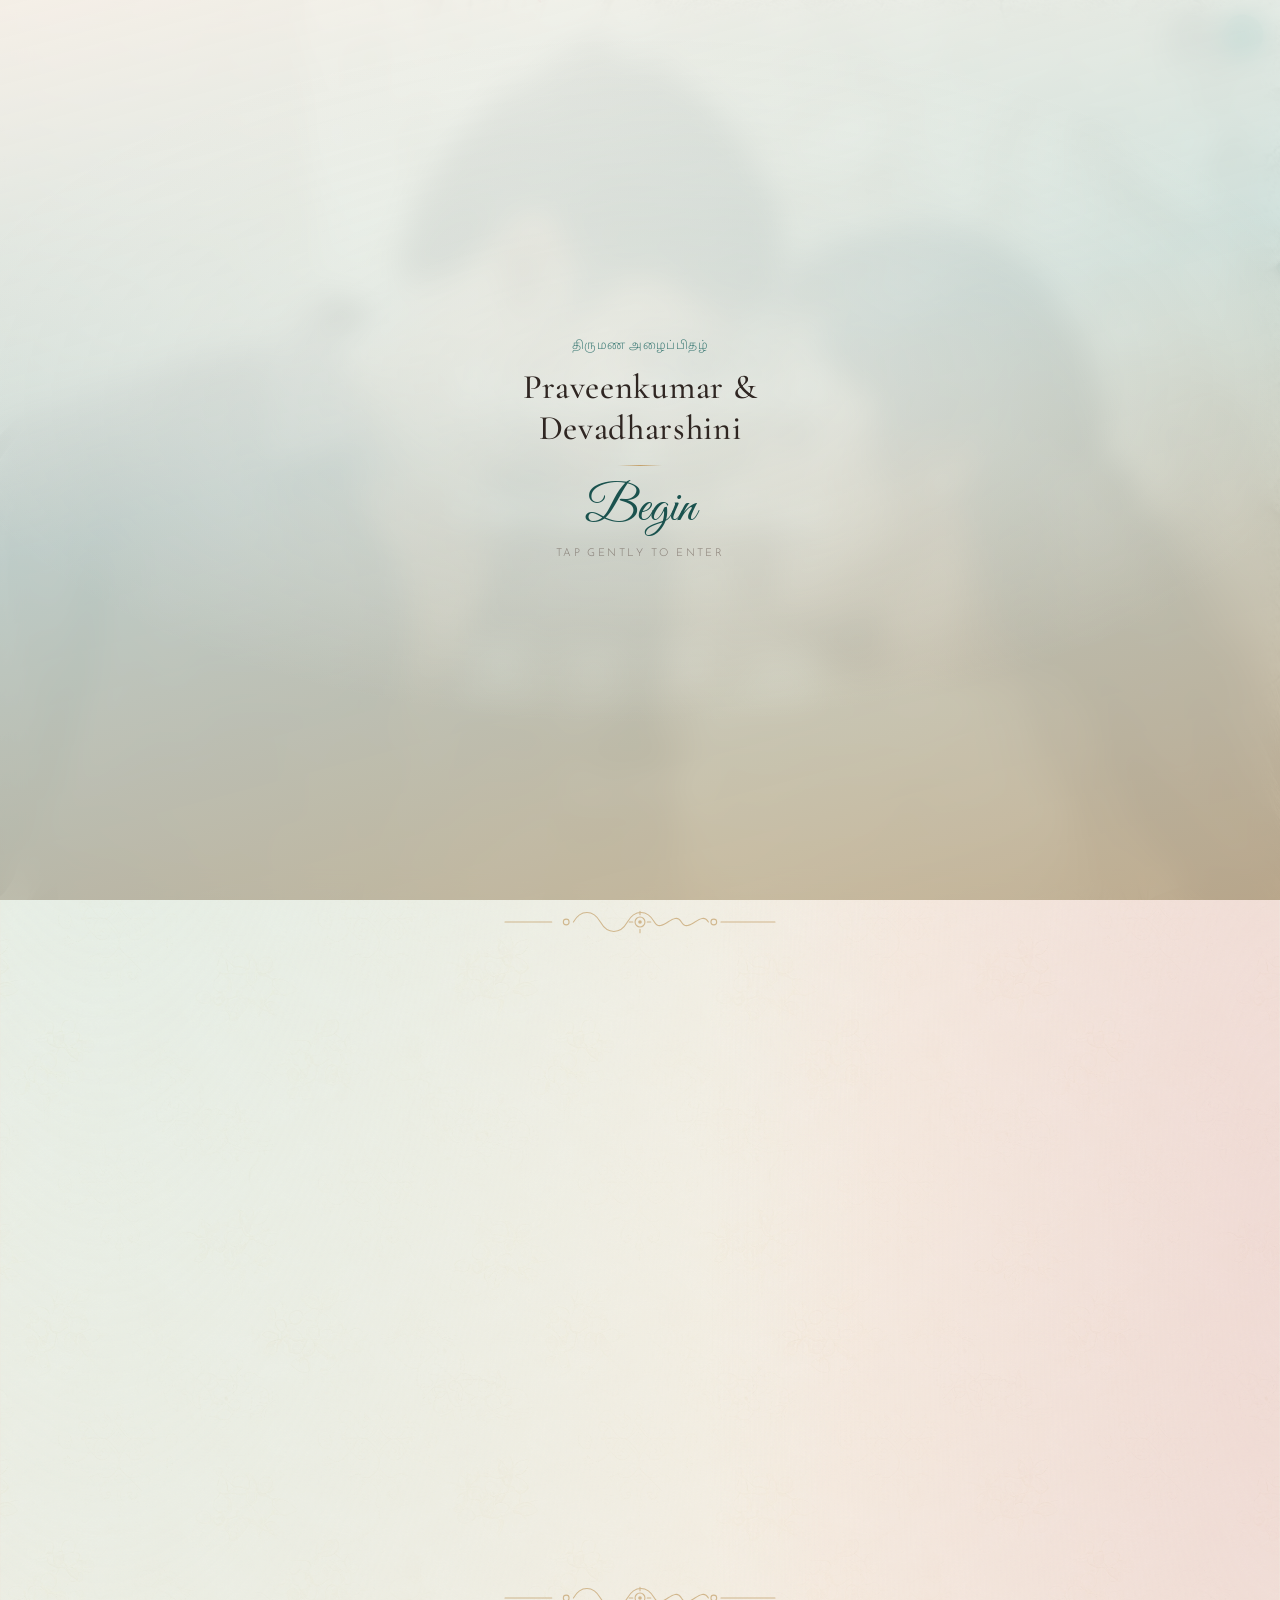
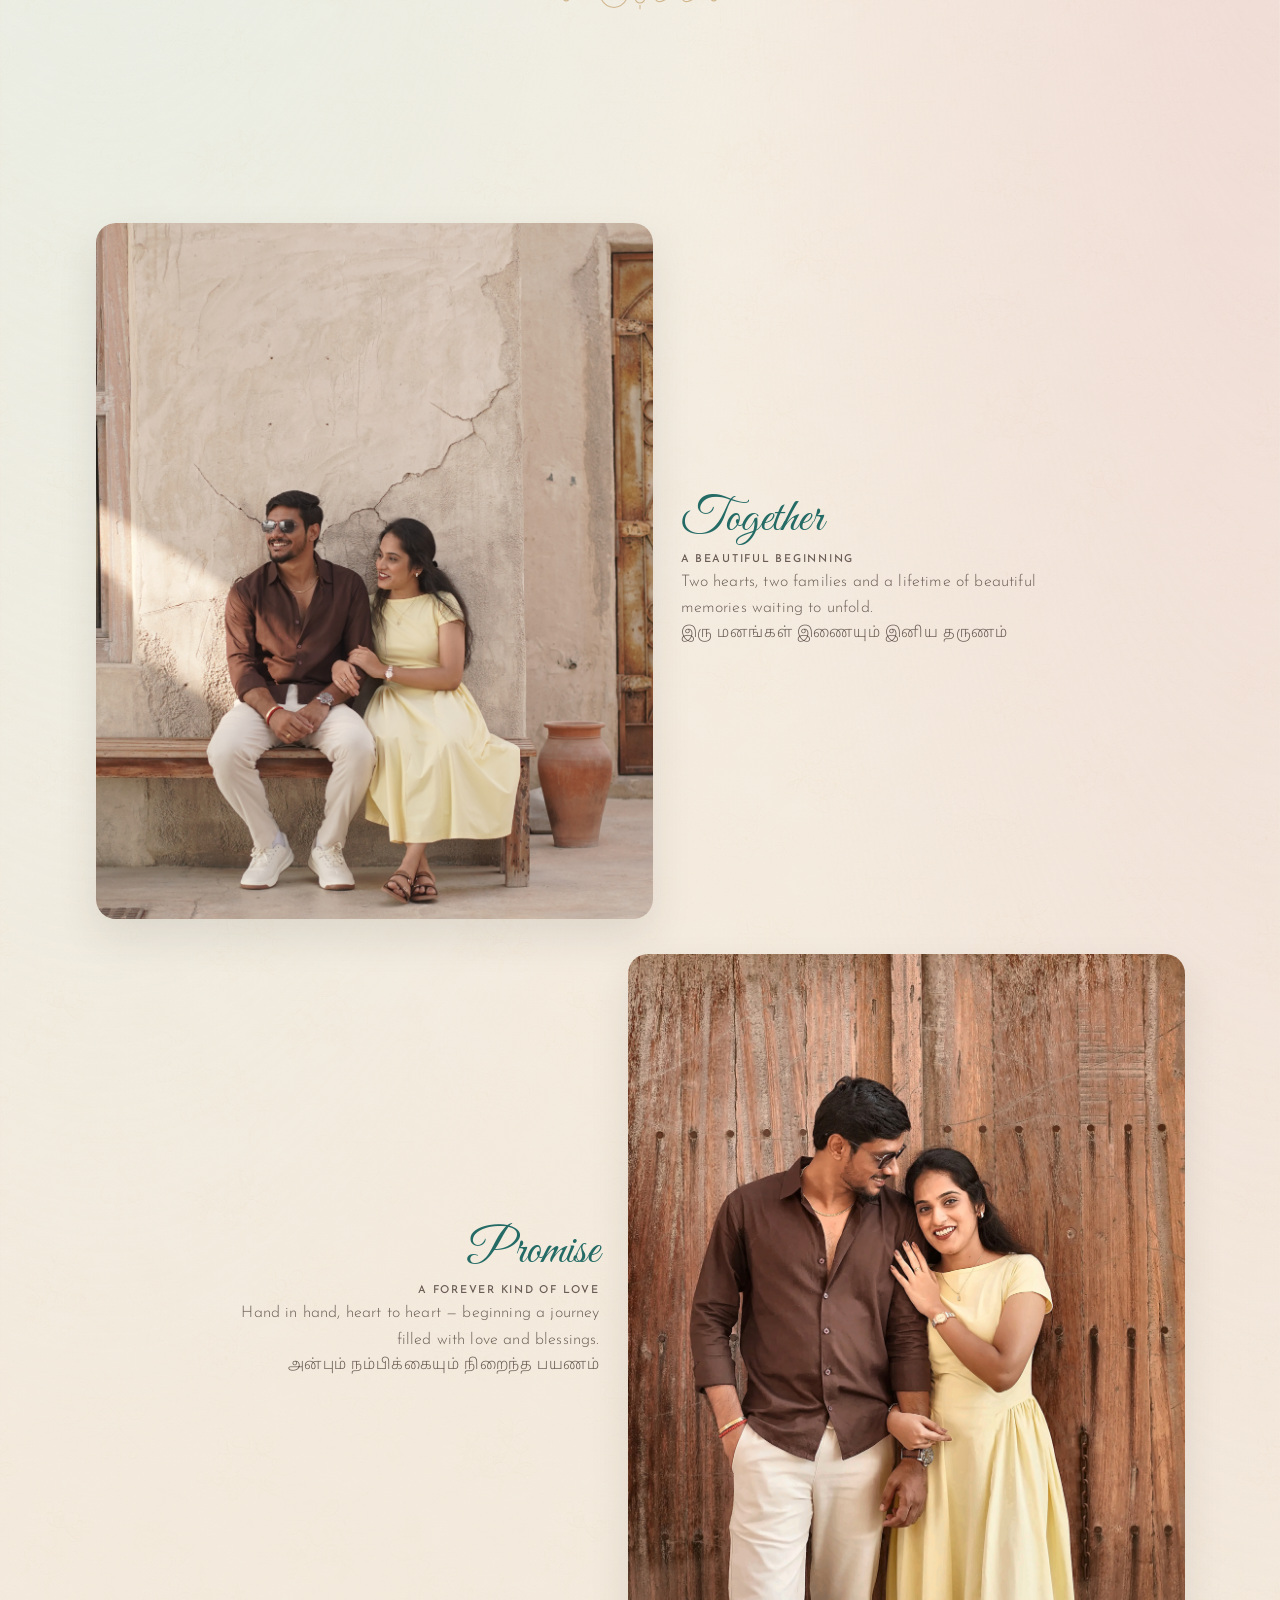
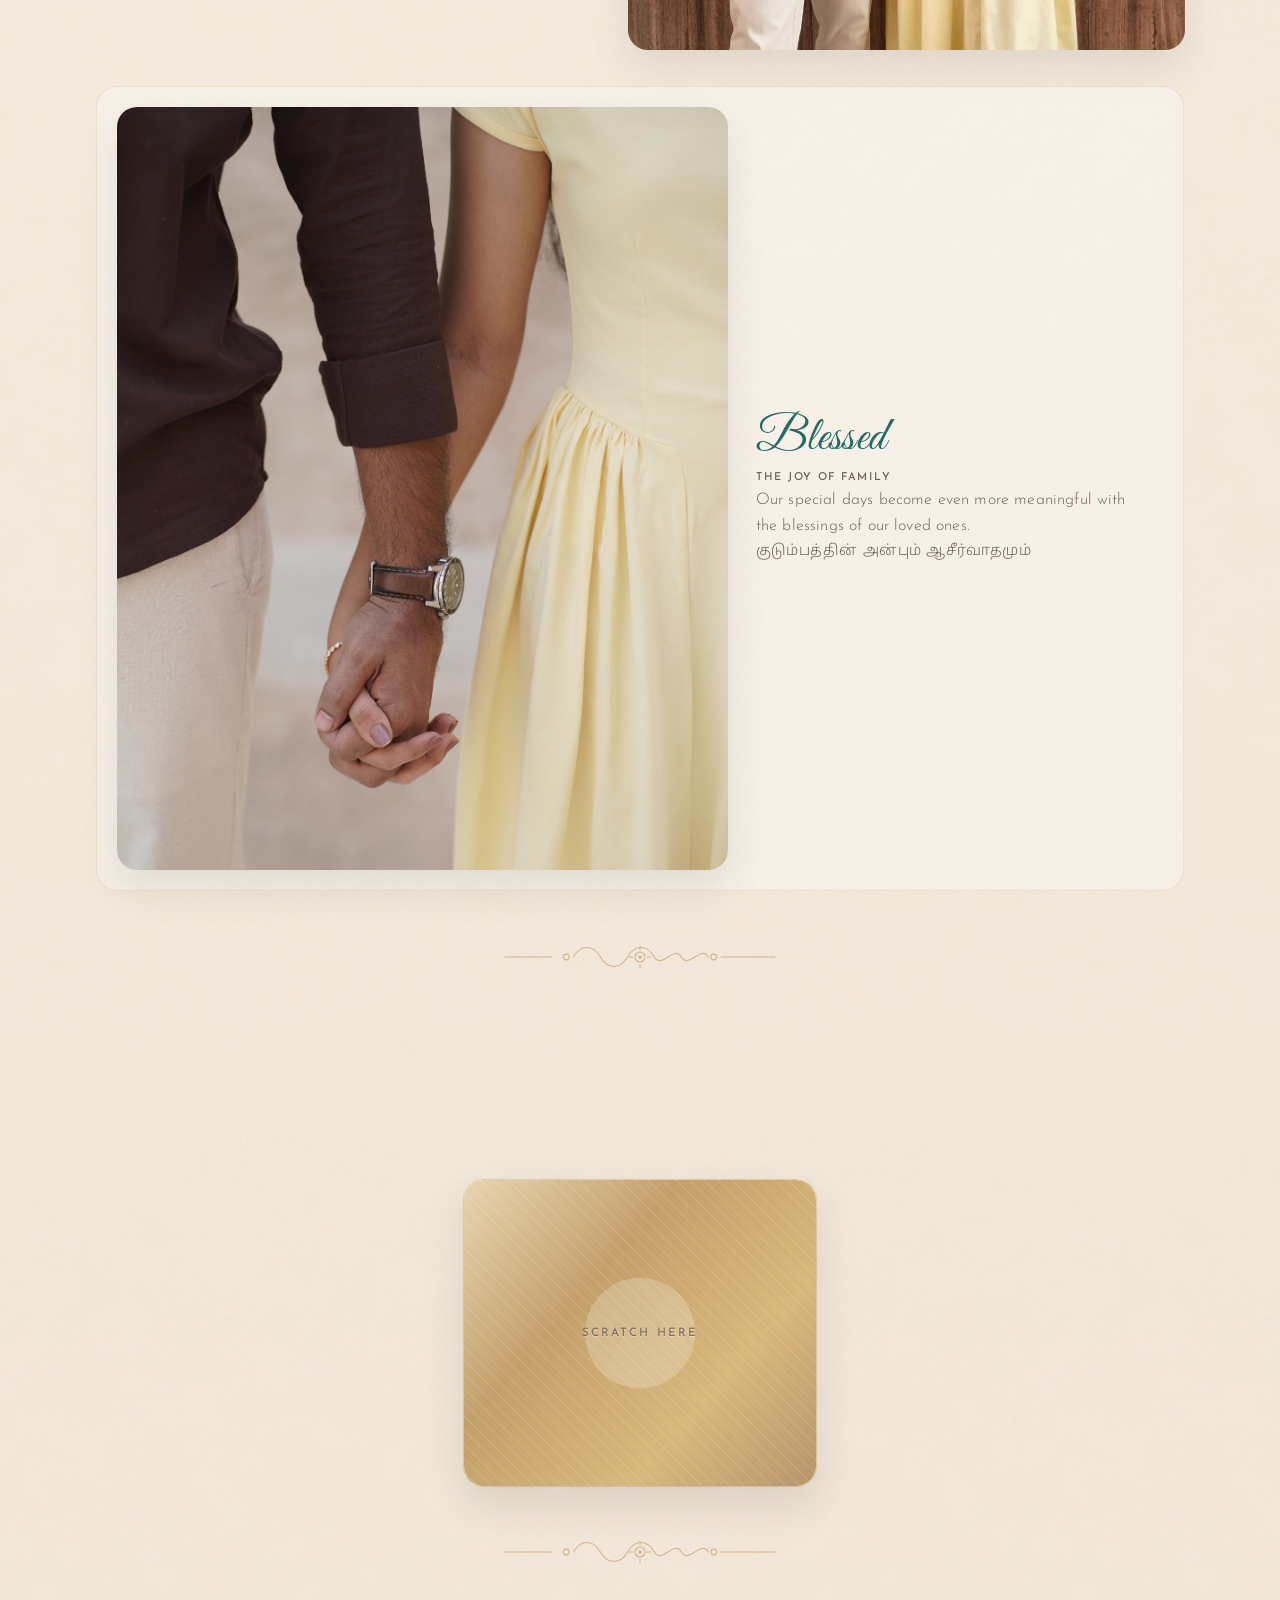
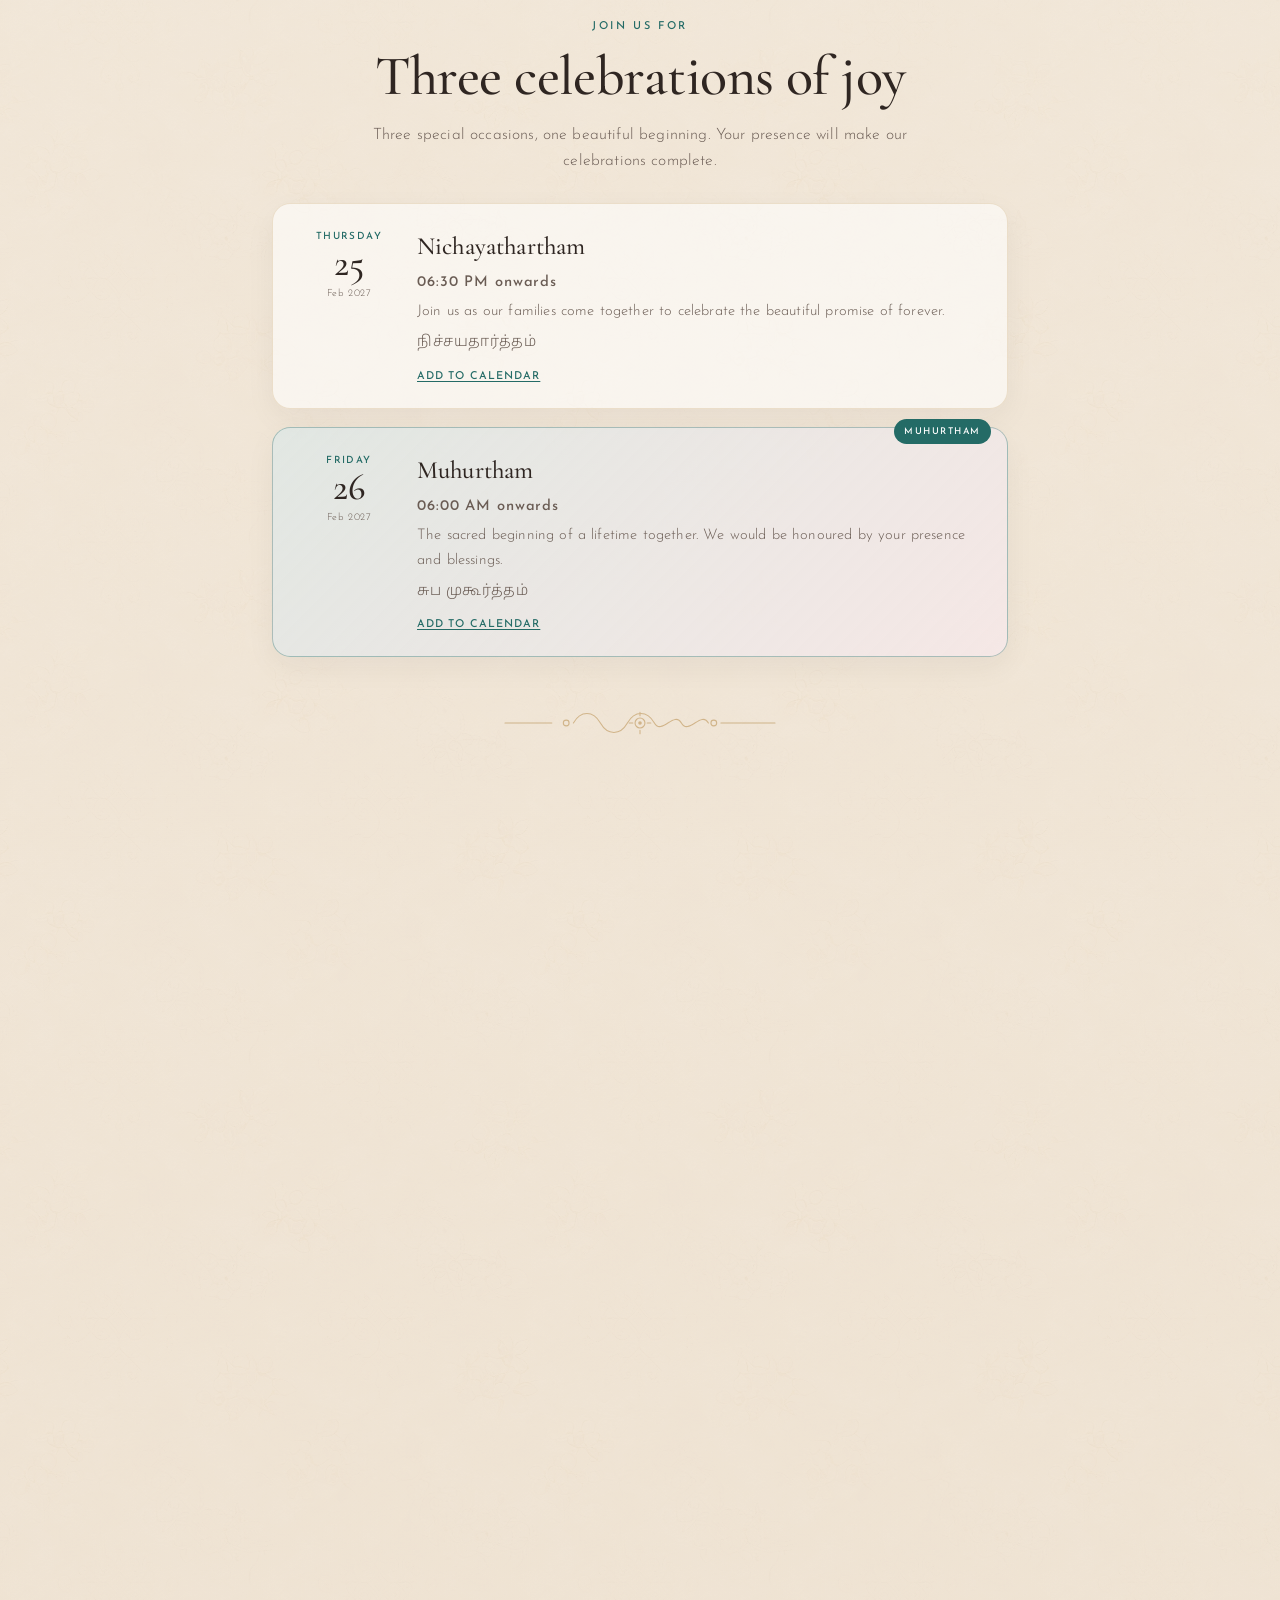
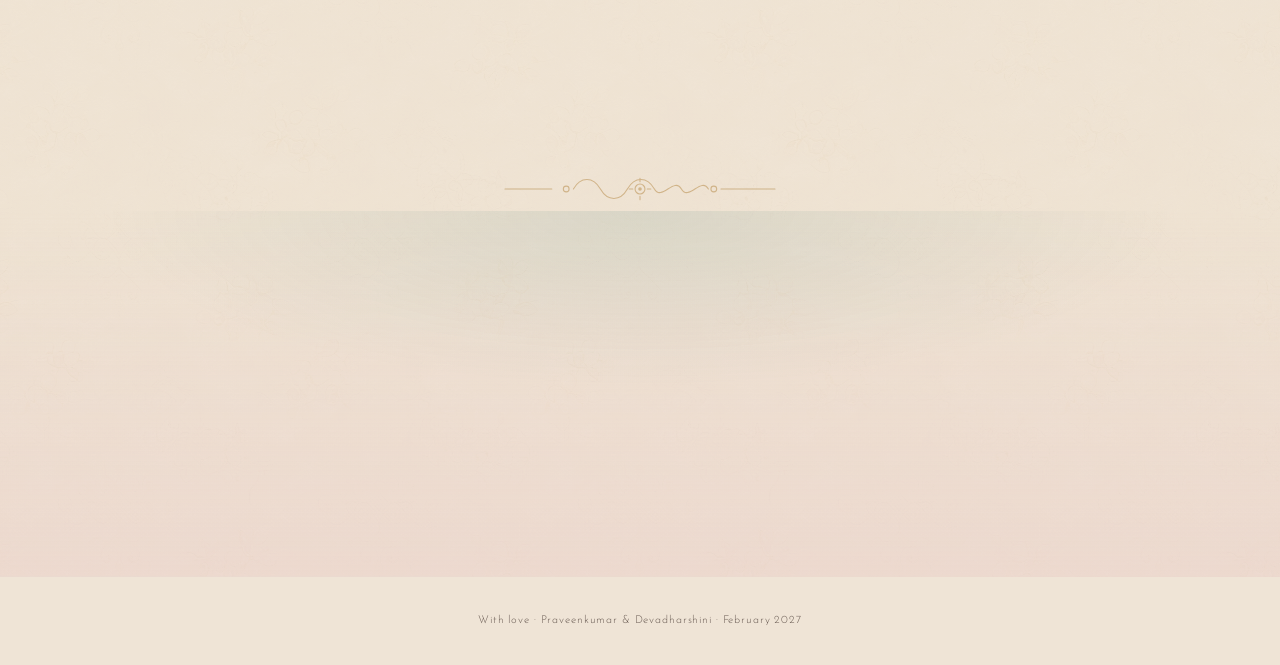
==== commit 3663847a: "Add files via upload" ====
--- a/index.html
+++ b/index.html
@@ -203,7 +203,7 @@
         <figure class="invite__photo reveal">
           <img
             src="assets/images/couple-4.jpg"
-            alt="Wedding celebration photograph"
+            alt=""
             width="1000"
             height="1250"
             loading="lazy"
@@ -278,7 +278,7 @@
 
         <article class="memory memory--right reveal">
           <div class="memory__frame">
-            <img src="assets/images/couple-7.jpg" alt="Wedding celebration photograph" width="1000" height="1250" loading="lazy" />
+            <img src="assets/images/couple-7.jpg" alt="" width="1000" height="1250" loading="lazy" />
           </div>
 
           <div class="memory__caption">
@@ -474,7 +474,7 @@
         <div class="venue__hands reveal">
           <img
             src="assets/images/couple-6.jpg"
-            alt="Wedding celebration photograph"
+            alt=""
             width="1200"
             height="800"
             loading="lazy"
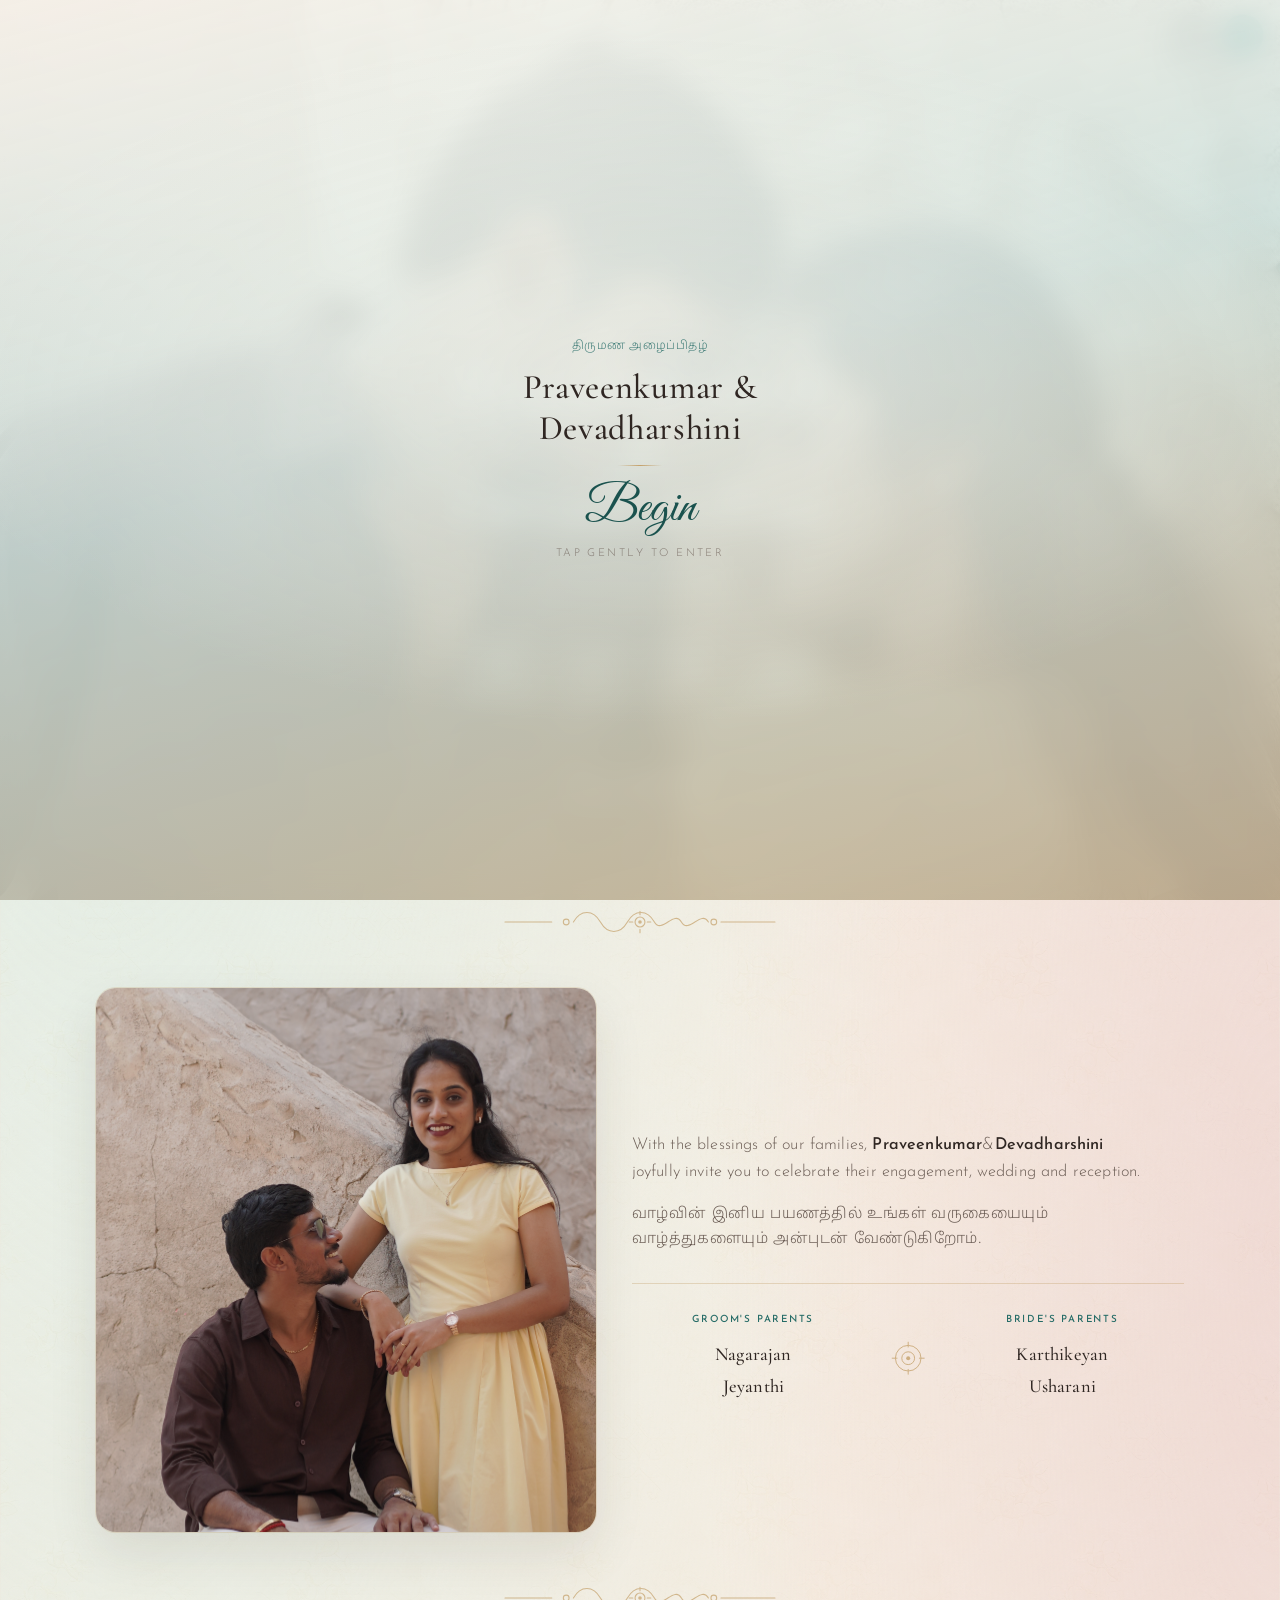
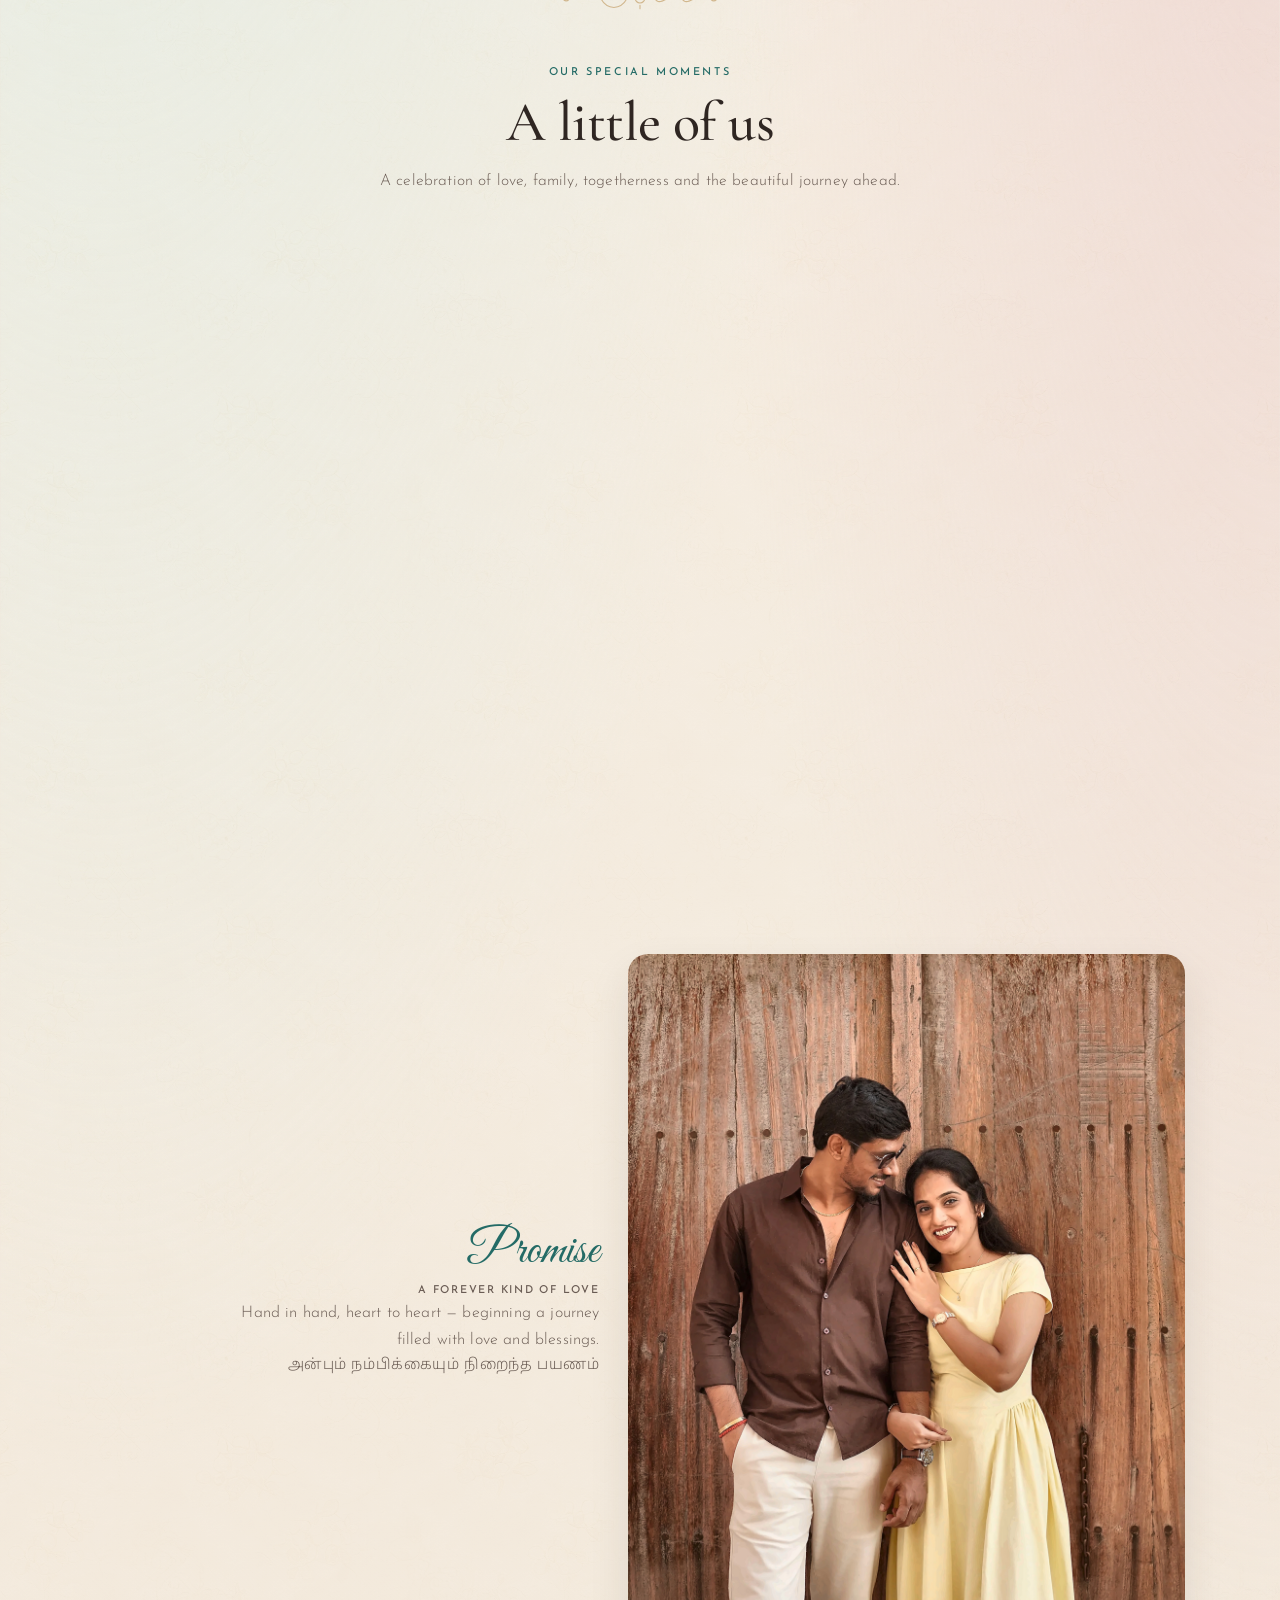
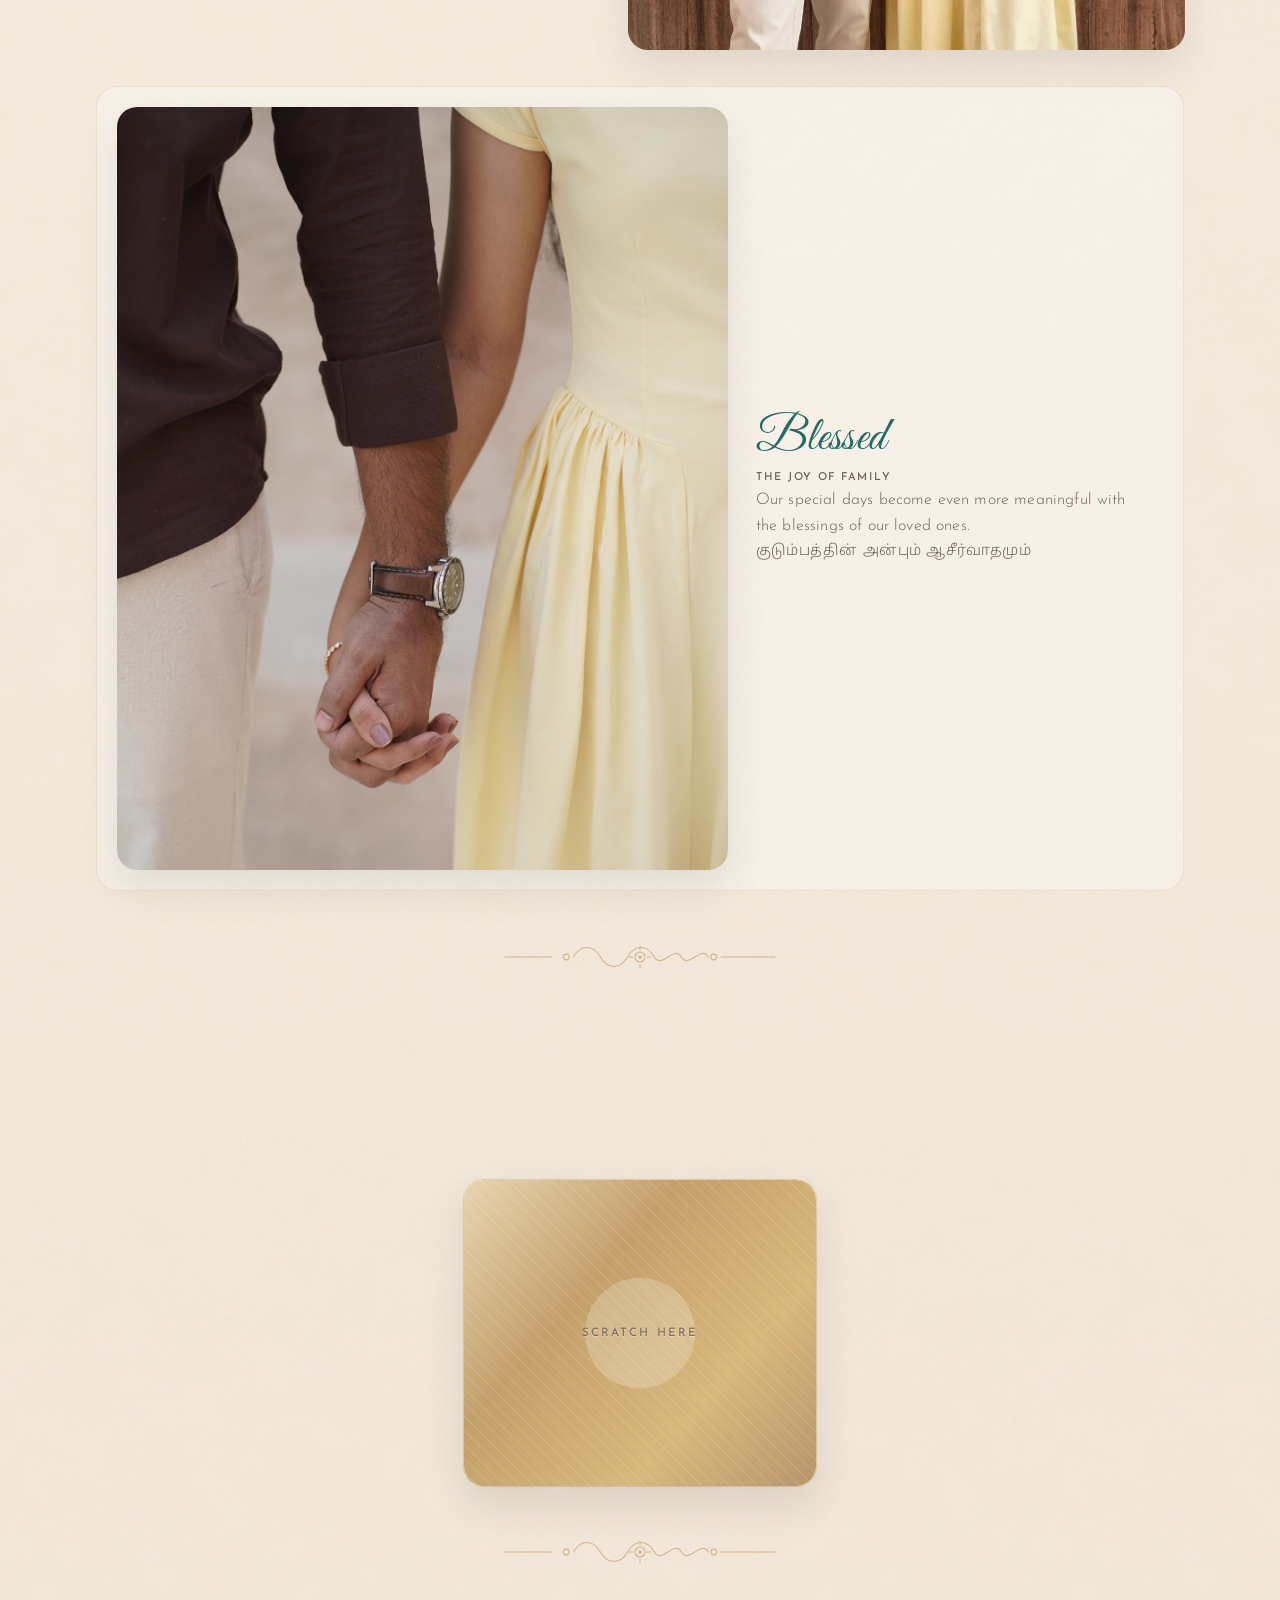
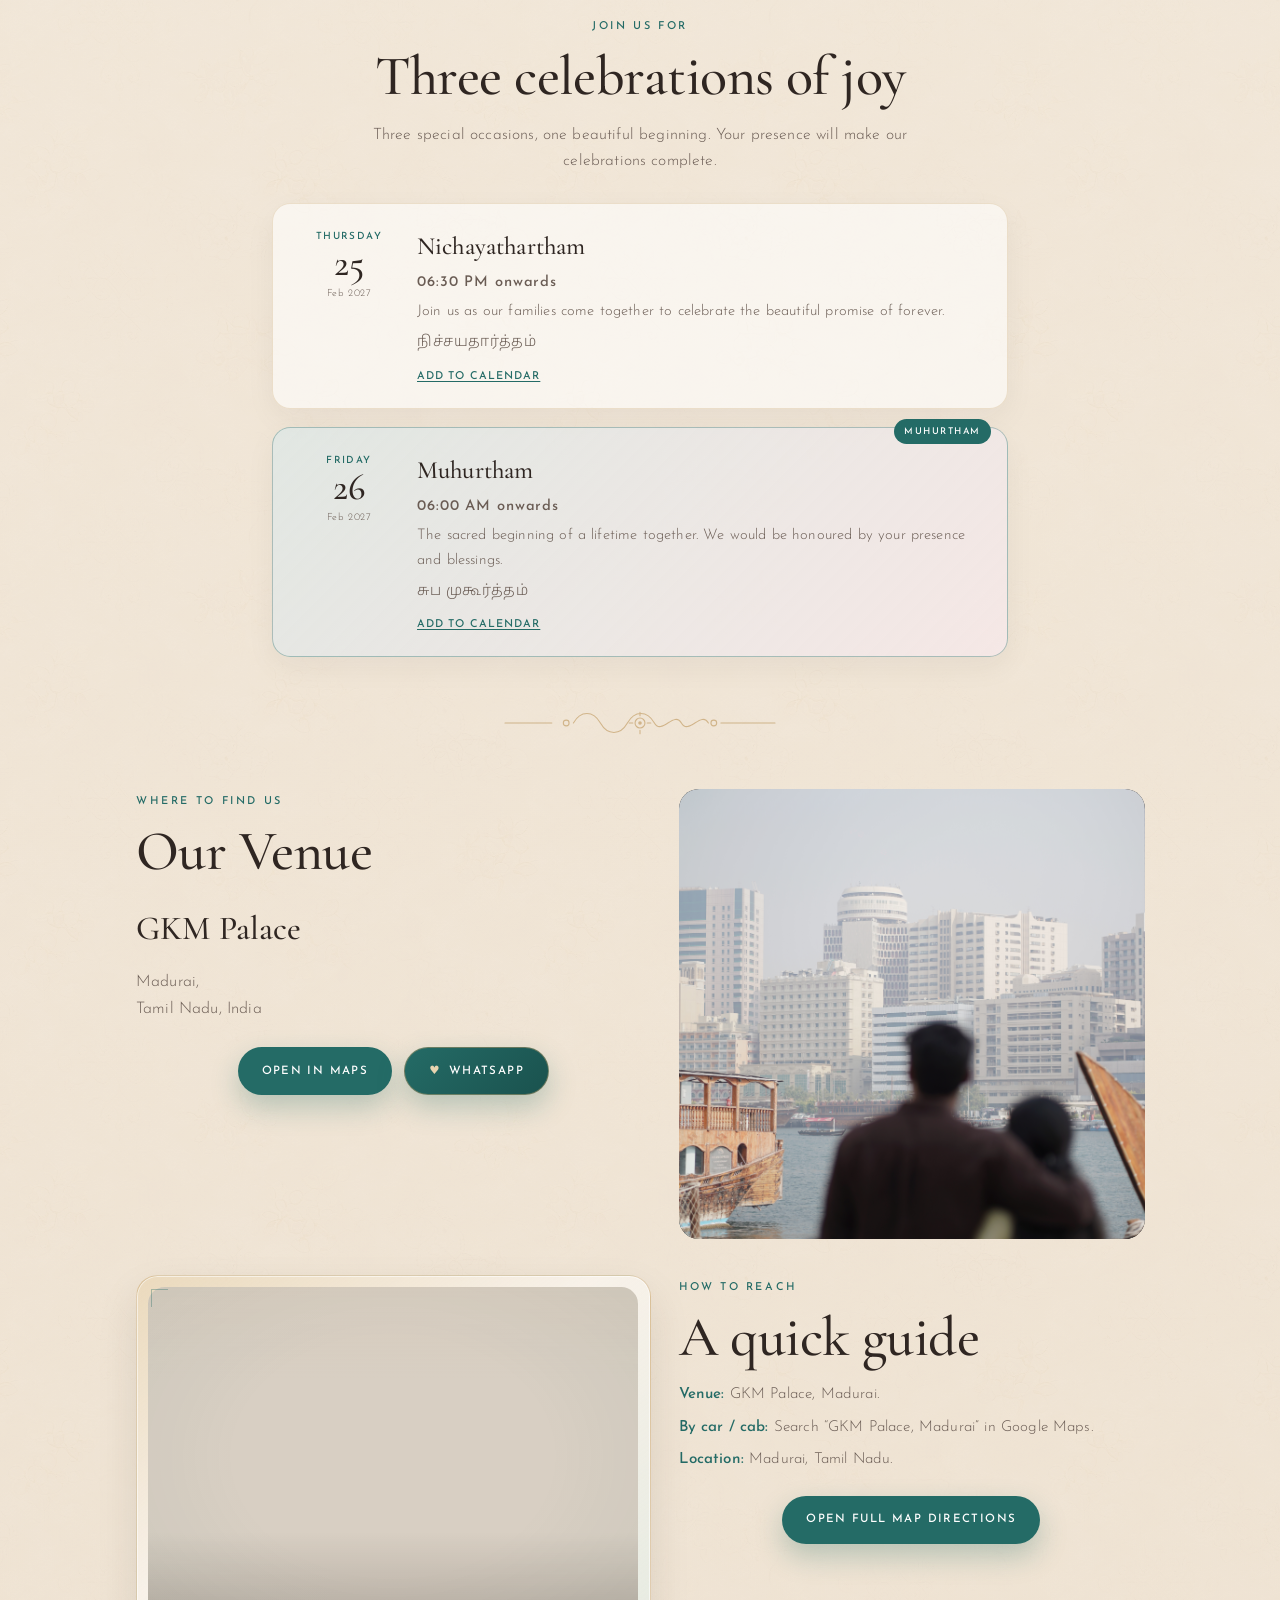
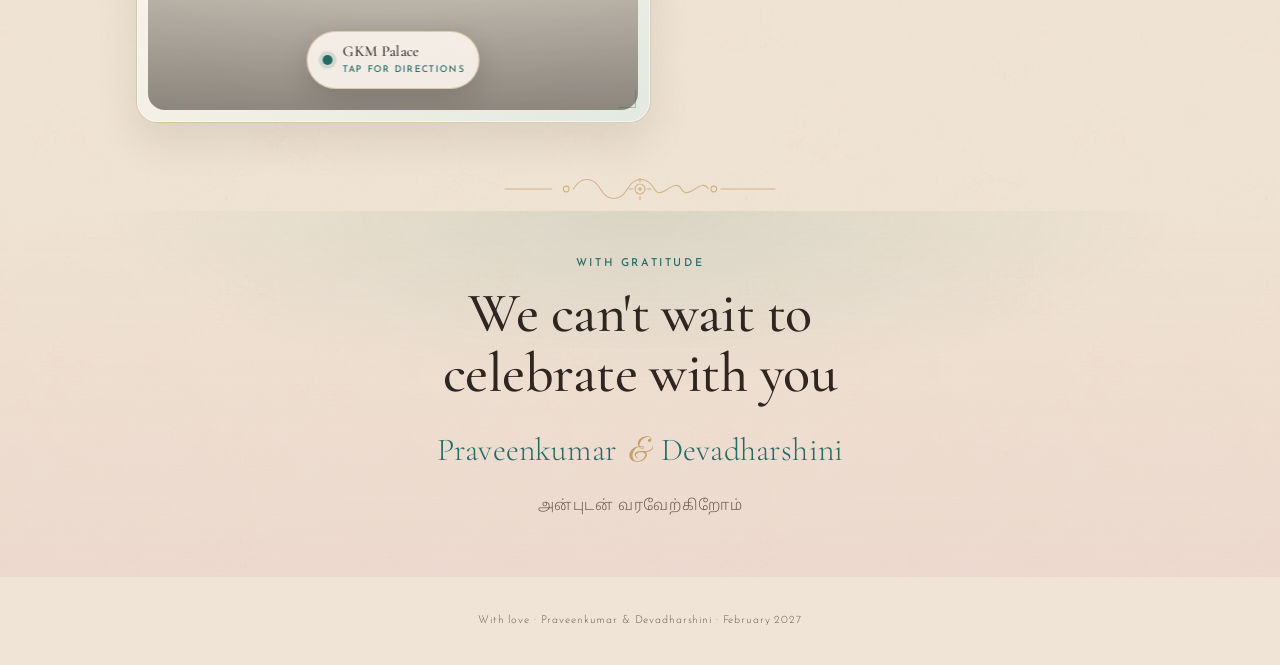
==== commit ab15110c: "Add files via upload" ====
--- a/index.html
+++ b/index.html
@@ -224,11 +224,10 @@
           </p>
 
           <div class="parents">
-
             <div class="parents__side">
               <h3>Groom's parents</h3>
-              <p>R. Nagarajan</p>
-              <p>K. Jeyanthi</p>
+              <p>Nagarajan</p>
+              <p>Jeyanthi</p>
             </div>
 
             <div class="parents__divider" aria-hidden="true">
@@ -237,8 +236,8 @@
 
             <div class="parents__side">
               <h3>Bride's parents</h3>
-              <p>R. Karthikeyan</p>
-              <p>K. Usharani</p>
+              <p>Karthikeyan</p>
+              <p>Usharani</p>
             </div>
 
           </div>
